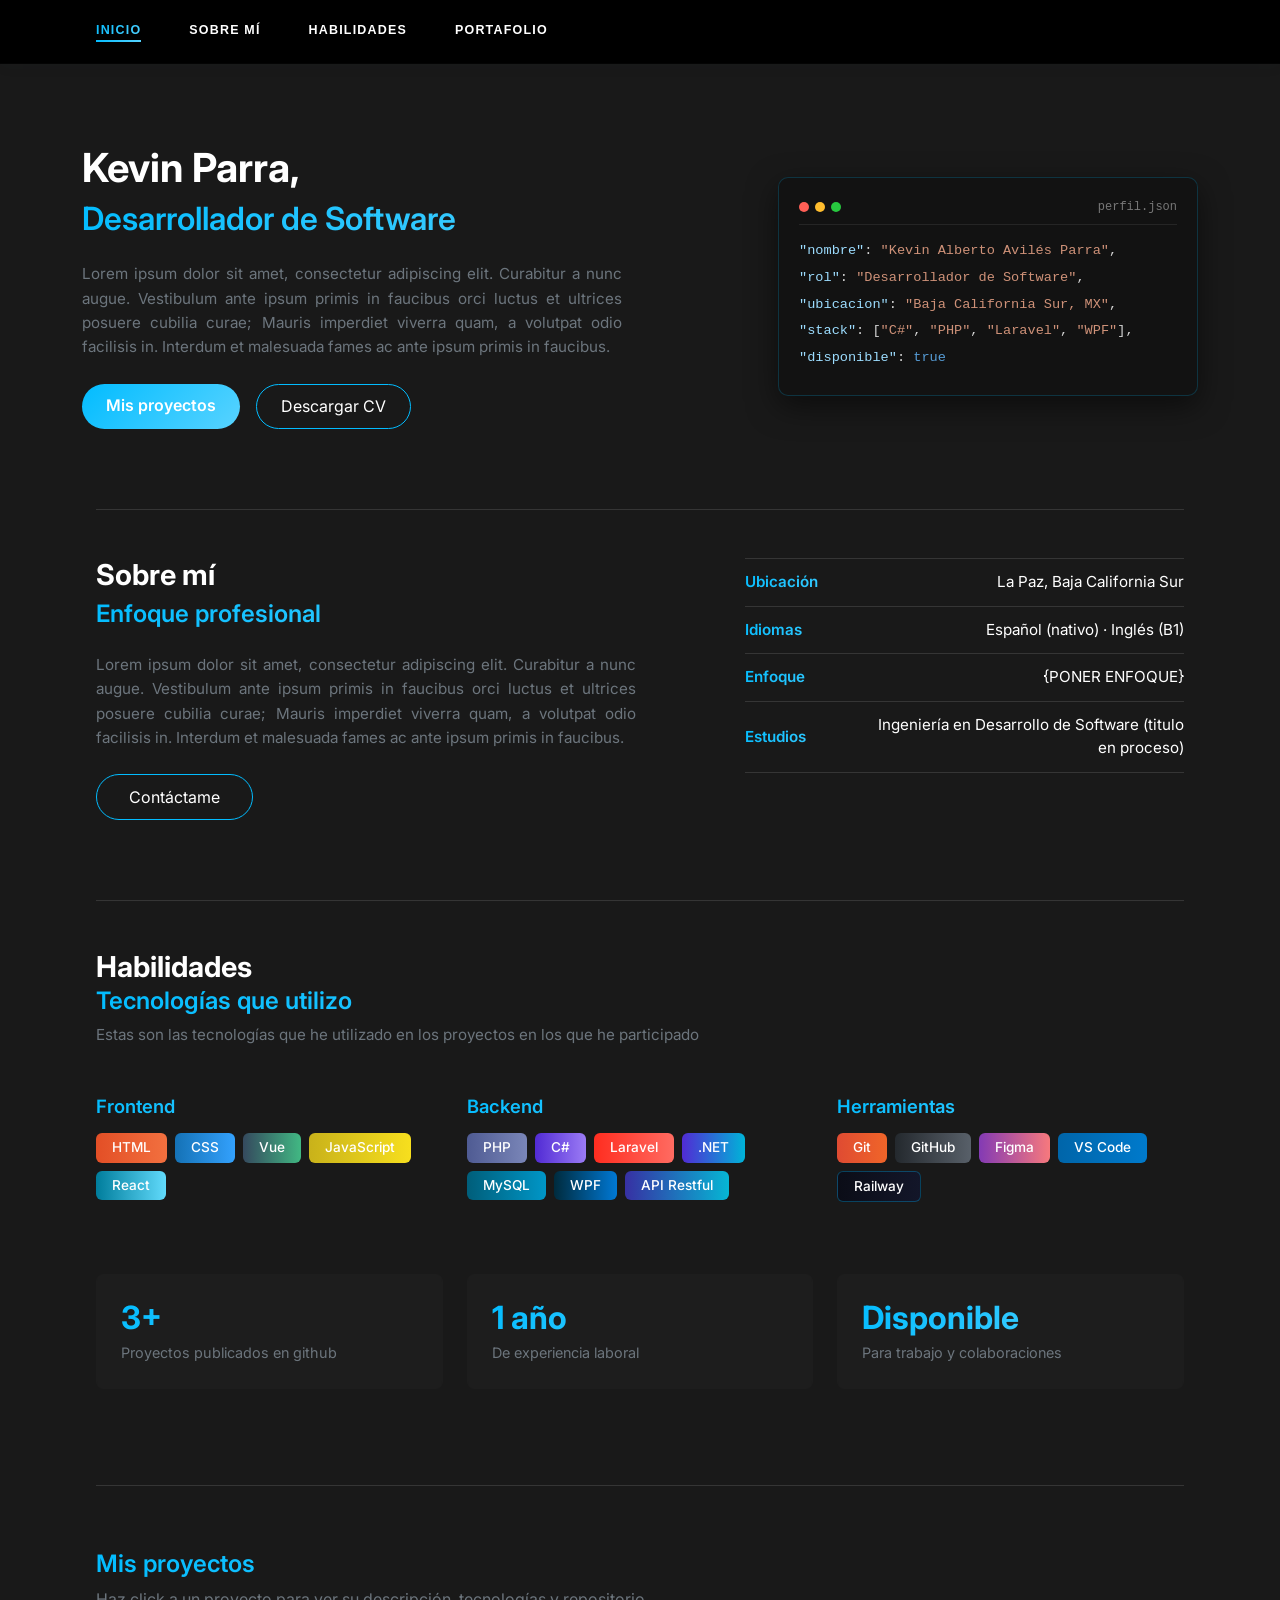
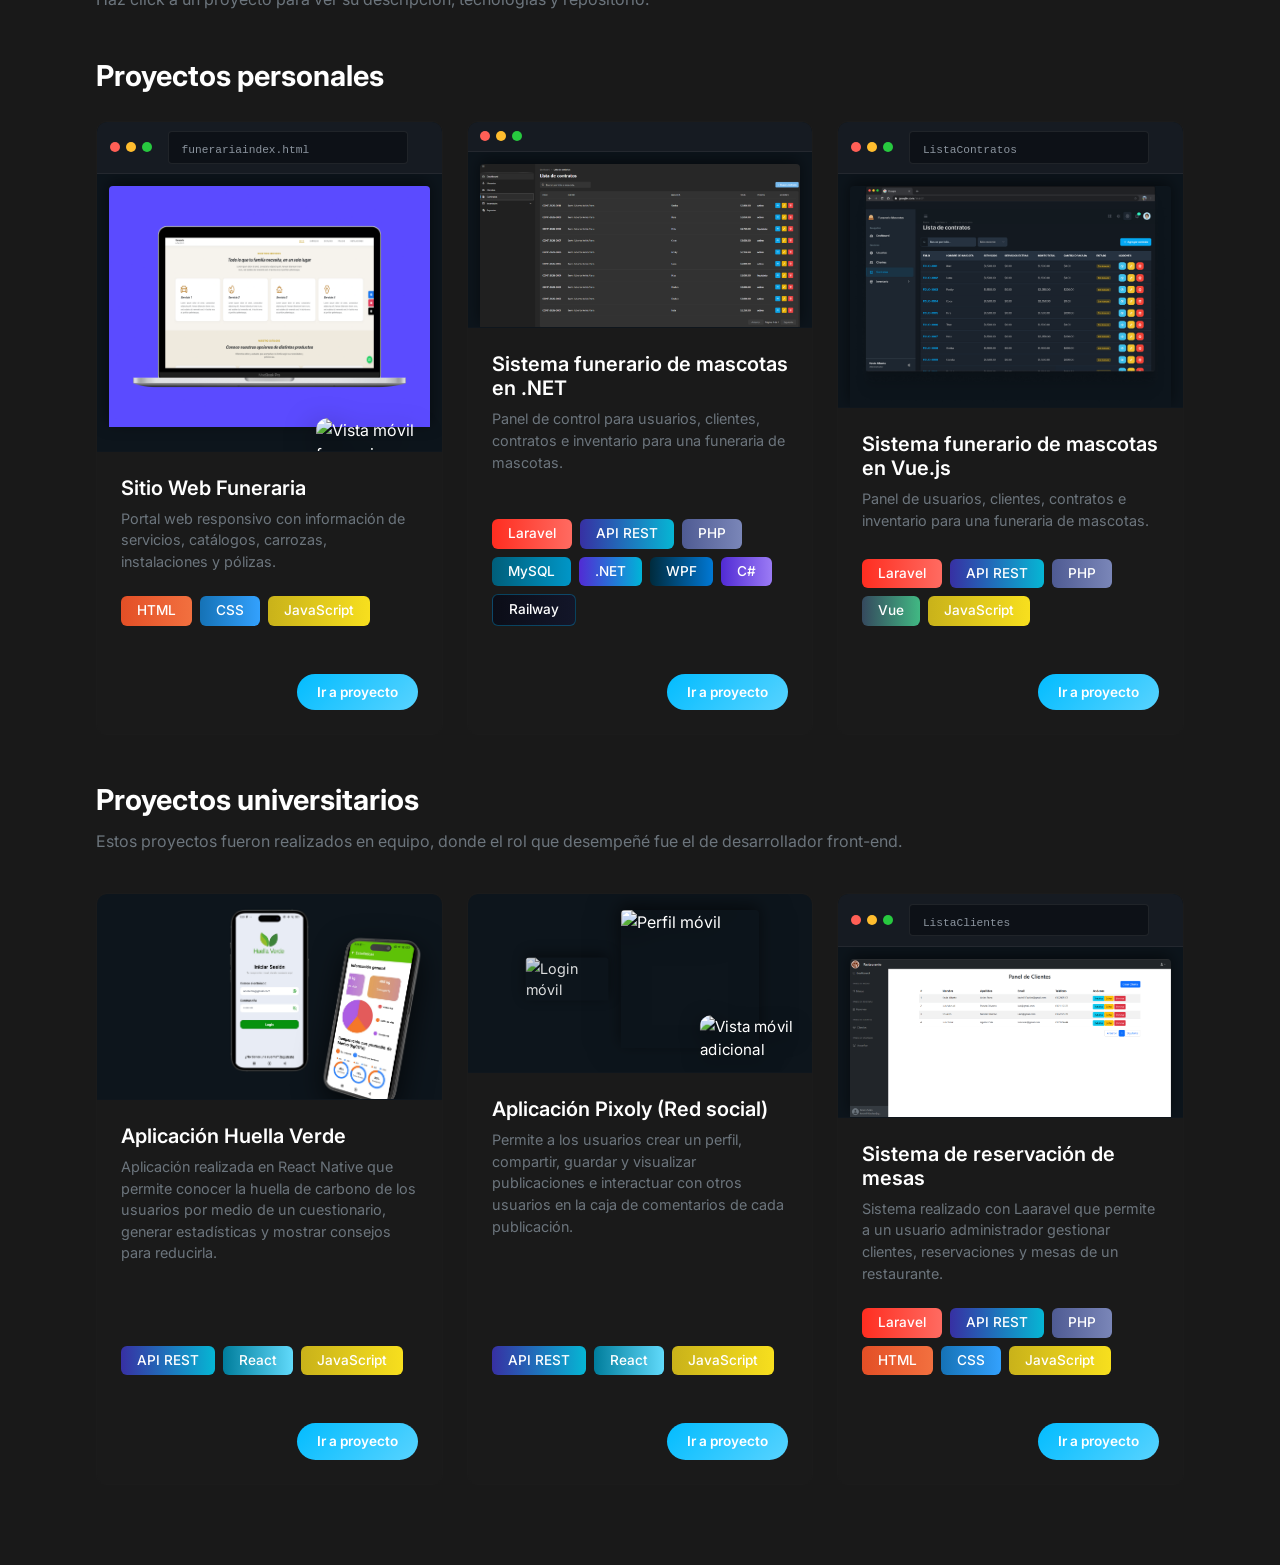
==== index.html @ e3a6612e "Redirección de index (inicio) a vista del proyecto" ====
<!DOCTYPE html>
<html lang="en">

<head>
    <meta charset="UTF-8">
    <meta name="viewport" content="width=device-width, initial-scale=1.0">
    <title>Kevin Parra Portafolio</title>
    <link href="https://cdn.jsdelivr.net/npm/bootstrap@5.3.8/dist/css/bootstrap.min.css" rel="stylesheet"
        integrity="sha384-sRIl4kxILFvY47J16cr9ZwB07vP4J8+LH7qKQnuqkuIAvNWLzeN8tE5YBujZqJLB" crossorigin="anonymous">
    <link rel="stylesheet" href="/styles/style.css">
</head>

<body>
    <!-- TOPBAR -->
    <nav class="topbar-container">
        <div class="topbar">
            <!-- OPCIONES PARA COMPUTADORA -->
            <div class="topbar-options d-none d-lg-flex align-items-center gap-5">
                <a href="#" class="topbar-item active">INICIO</a>
                <a href="#" class="topbar-item">SOBRE MÍ</a>
                <a href="#" class="topbar-item">HABILIDADES</a>
                <a href="#" class="topbar-item">PORTAFOLIO</a>
            </div>

            <!-- TÍTULO DE LA SECCIÓN ACTIVA EN MÓVIL (Izquierda) -->
            <div class="d-flex d-lg-none align-items-center">
                <span class="topbar-mobile-title active">INICIO</span>
            </div>

            <!-- SECCIÓN PARA MÓVIL / TABLET (Derecha: Botón Hamburguesa) -->
            <div class="d-flex d-lg-none align-items-center gap-3">
                <button class="btn text-black p-1 border-0" type="button" data-bs-toggle="collapse"
                    data-bs-target="#mobileMenu" aria-controls="mobileMenu" aria-expanded="false"
                    aria-label="Toggle navigation">
                    <svg xmlns="http://www.w3.org/2000/svg" width="28" height="28" fill="white" class="bi bi-list"
                        viewBox="0 0 16 16">
                        <path fill-rule="evenodd"
                            d="M2.5 12a.5.5 0 0 1 .5-.5h10a.5.5 0 0 1 0 1H3a.5.5 0 0 1-.5-.5m0-4a.5.5 0 0 1 .5-.5h10a.5.5 0 0 1 0 1H3a.5.5 0 0 1-.5-.5m0-4a.5.5 0 0 1 .5-.5h10a.5.5 0 0 1 0 1H3a.5.5 0 0 1-.5-.5" />
                    </svg>
                </button>
            </div>
        </div>

        <!-- MENÚ DESPLEGABLE PARA MÓVIL -->
        <div class="collapse d-lg-none" id="mobileMenu"
            style="background-color: #000000; border-bottom: 2px solid #000000 !important;">
            <div class="d-flex flex-column gap-3 py-3" style="padding-left: 1.25rem;">
                <a href="#" class="topbar-menu-item active text-white py-1">Inicio</a>
                <a href="#" class="topbar-menu-item text-white py-1">Sobre Mí</a>
                <a href="#" class="topbar-menu-item text-white py-1">Habilidades</a>
                <a href="#" class="topbar-menu-item text-white py-1">Portafolio</a>
            </div>
        </div>
    </nav>

    <!-- SECCIÓN HERO / INICIO -->
    <section class="hero-section container">
        <div class="row align-items-center gy-5">
            <!-- Columna de Texto -->
            <div class="col-lg-7">
                <div class="hero-title-box">
                    <h1 class="hero-name">Kevin Parra,</h1>
                    <h2 class="hero-role">Desarrollador de Software</h2>
                </div>
                <p class="hero-description text-secondary my-4">
                    Lorem ipsum dolor sit amet, consectetur adipiscing elit. Curabitur a nunc augue. Vestibulum ante
                    ipsum primis in faucibus orci luctus et ultrices posuere cubilia curae; Mauris imperdiet viverra
                    quam, a volutpat odio facilisis in. Interdum et malesuada fames ac ante ipsum primis in faucibus.
                </p>
                <div class="d-flex flex-wrap gap-3">
                    <a href="#" class="btn hero-btn-primary">Mis proyectos</a>
                    <a href="#" class="btn hero-btn-secondary">Descargar CV</a>
                </div>
            </div>

            <!-- Columna de la Tarjeta de Código (Sustituto de la imagen) -->
            <div class="col-lg-5 d-flex justify-content-center justify-content-lg-end">
                <div class="hero-code-card">
                    <div class="code-header">
                        <span class="dot red"></span>
                        <span class="dot yellow"></span>
                        <span class="dot green"></span>
                        <span class="code-title">perfil.json</span>
                    </div>
                    <div class="code-body">
                        <p><span class="key">"nombre"</span>: <span class="string">"Kevin Alberto Avilés Parra"</span>,
                        </p>
                        <p><span class="key">"rol"</span>: <span class="string">"Desarrollador de Software"</span>,</p>
                        <p><span class="key">"ubicacion"</span>: <span class="string">"Baja California Sur, MX"</span>,
                        </p>
                        <p><span class="key">"stack"</span>: [<span class="string">"C#"</span>, <span
                                class="string">"PHP"</span>, <span class="string">"Laravel"</span>, <span
                                class="string">"WPF"</span>],</p>
                        <p><span class="key">"disponible"</span>: <span class="boolean">true</span></p>
                    </div>
                </div>
            </div>
        </div>
    </section>
    <!-- SECCIÓN SOBRE MÍ -->
    <section class="about-section">
        <!-- Línea divisora superior -->
        <hr class="about-divider">

        <div class="about-content">
            <div class="row gy-5">
                <!-- Columna Izquierda: Títulos, descripción y botón -->
                <div class="col-lg-7">
                    <h2 class="about-section-title">Sobre mí</h2>
                    <h3 class="about-subtitle">Enfoque profesional</h3>
                    <p class="about-description text-secondary my-4">
                        Lorem ipsum dolor sit amet, consectetur adipiscing elit. Curabitur a nunc augue. Vestibulum ante
                        ipsum primis in faucibus orci luctus et ultrices posuere cubilia curae; Mauris imperdiet viverra
                        quam, a volutpat odio facilisis in. Interdum et malesuada fames ac ante ipsum primis in
                        faucibus.
                    </p>
                    <div>
                        <a href="#" class="btn about-btn-primary">Contáctame</a>
                    </div>
                </div>

                <!-- Columna Derecha: Tabla de detalles -->
                <div class="col-lg-5">
                    <div class="about-details-table">
                        <hr class="about-table-divider">
                        <div class="about-row">
                            <span class="about-label">Ubicación</span>
                            <span class="about-value">La Paz, Baja California Sur</span>
                        </div>
                        <div class="about-row">
                            <span class="about-label">Idiomas</span>
                            <span class="about-value">Español (nativo) · Inglés (B1)</span>
                        </div>
                        <div class="about-row">
                            <span class="about-label">Enfoque</span>
                            <span class="about-value">{PONER ENFOQUE}</span>
                        </div>
                        <div class="about-row">
                            <span class="about-label">Estudios</span>
                            <span class="about-value">Ingeniería en Desarrollo de Software (titulo en proceso)</span>
                        </div>
                    </div>
                </div>
            </div>
        </div>
    </section>

    <!-- SECCIÓN HABILIDADES -->
    <section class="skills-section">
        <!-- Línea divisora superior -->
        <hr class="about-divider">
        <hr class="skills-divider">
        <div class="skills-content">
            <!-- Título Principal -->
            <div class="mb-5">
                <h2 class="skills-section-title">Habilidades</h2>
                <h3 class="skills-subtitle">Tecnologías que utilizo</h3>
                <p class="skills-description text-secondary mt-2">
                    Estas son las tecnologías que he utilizado en los proyectos en los que he participado
                </p>
            </div>

            <!-- Categorías de Tecnologías -->
            <div class="row g-4 mb-5">
                <!-- Frontend -->
                <div class="col-lg-4 col-md-6">
                    <h4 class="skills-category-title">Frontend</h4>
                    <div class="d-flex flex-wrap gap-2 mt-3">
                        <span class="badge skill-badge html">HTML</span>
                        <span class="badge skill-badge css">CSS</span>
                        <span class="badge skill-badge vue">Vue</span>
                        <span class="badge skill-badge js">JavaScript</span>
                        <span class="badge skill-badge react">React</span>
                    </div>
                </div>

                <!-- Backend -->
                <div class="col-lg-4 col-md-6">
                    <h4 class="skills-category-title">Backend</h4>
                    <div class="d-flex flex-wrap gap-2 mt-3">
                        <span class="badge skill-badge php">PHP</span>
                        <span class="badge skill-badge csharp">C#</span>
                        <span class="badge skill-badge laravel">Laravel</span>
                        <span class="badge skill-badge dotnet">.NET</span>
                        <span class="badge skill-badge mysql">MySQL</span>
                        <span class="badge skill-badge wpf">WPF</span>
                        <span class="badge skill-badge api">API Restful</span>
                    </div>
                </div>

                <!-- Herramientas -->
                <div class="col-lg-4 col-md-12">
                    <h4 class="skills-category-title">Herramientas</h4>
                    <div class="d-flex flex-wrap gap-2 mt-3">
                        <span class="badge skill-badge git">Git</span>
                        <span class="badge skill-badge github">GitHub</span>
                        <span class="badge skill-badge figma">Figma</span>
                        <span class="badge skill-badge vscode">VS Code</span>
                        <span class="badge skill-badge railway">Railway</span>
                    </div>
                </div>
            </div>

            <!-- Tarjetas de Estadísticas / Destacados -->
            <div class="row g-4 pt-4">
                <div class="col-lg-4 col-md-6">
                    <div class="skill-stat-card">
                        <h3 class="stat-number">3+</h3>
                        <p class="stat-label text-secondary mb-0">Proyectos publicados en github</p>
                    </div>
                </div>
                <div class="col-lg-4 col-md-6">
                    <div class="skill-stat-card">
                        <h3 class="stat-number">1 año</h3>
                        <p class="stat-label text-secondary mb-0">De experiencia laboral</p>
                    </div>
                </div>
                <div class="col-lg-4 col-md-12">
                    <div class="skill-stat-card">
                        <h3 class="stat-number">Disponible</h3>
                        <p class="stat-label text-secondary mb-0">Para trabajo y colaboraciones</p>
                    </div>
                </div>
            </div>
        </div>
    </section>
    <!-- SECCIÓN MIS PROYECTOS -->
    <section class="projects-section">
        <hr class="projects-divider">

        <div class="projects-content">
            <!-- Título de la sección -->
            <div class="mb-5">
                <h2 class="about-subtitle">Mis proyectos</h2>
                <p class="projects-description text-secondary mt-2">
                    Haz click a un proyecto para ver su descripción, tecnologías y repositorio.
                </p>
            </div>

            <!-- Grid de Proyectos -->
            <div class="row g-4">
                <h4 class="projects-section-title">Proyectos personales</h4>

                <!-- Proyecto 1 (Vista Web + Móvil) -->
                <div class="col-lg-4 col-md-6">
                    <div class="project-card">
                        <!-- Contenedor del Mockup Combinado (Escritorio + Móvil) -->
                        <div class="browser-mockup position-relative">
                            <div class="browser-header">
                                <div class="browser-dots">
                                    <span class="dot red"></span>
                                    <span class="dot yellow"></span>
                                    <span class="dot green"></span>
                                </div>
                                <div class="browser-address-bar">
                                    <span class="browser-url">funerariaindex.html</span>
                                </div>
                            </div>
                            <div class="browser-body position-relative pb-4">
                                <!-- Imagen principal de la página web (escritorio) -->
                                <img src="/assets/img/device-shot.png" alt="Página web funeraria escritorio"
                                    class="project-img">

                                <!-- Imagen del celular flotando superpuesta -->
                                <div class="project-phone-overlay">
                                    <img src="/assets/img/mockup1-pag-web-funeraria.PNG" alt="Vista móvil funeraria"
                                        class="phone-img">
                                </div>
                            </div>
                        </div>

                        <div class="project-body">
                            <h3 class="project-title">Sitio Web Funeraria</h3>
                            <p class="project-text text-secondary">
                                Portal web responsivo con información de servicios, catálogos, carrozas, instalaciones y
                                pólizas.
                            </p>
                            <div class="d-flex flex-wrap gap-2 mb-5">
                                <span class="badge skill-badge html">HTML</span>
                                <span class="badge skill-badge css">CSS</span>
                                <span class="badge skill-badge js">JavaScript</span>
                            </div>
                            <div class="d-flex justify-content-end mt-auto">
                                <a href="/proyecto.html?p=sitio-web" class="btn project-btn">Ir a proyecto</a>
                            </div>
                        </div>
                    </div>
                </div>

                <!-- Proyecto 2: Funeraria Mascotas (Con Mockup de Navegador) -->
                <div class="col-lg-4 col-md-6">
                    <div class="project-card">
                        <div class="browser-mockup">
                            <div class="browser-header">
                                <div class="browser-dots">
                                    <span class="dot red"></span>
                                    <span class="dot yellow"></span>
                                    <span class="dot green"></span>
                                </div>
                            </div>
                            <div class="browser-body">
                                <!-- Direcciona aquí tu imagen de la lista de contratos -->
                                <img src="/assets/img/panel_funeraria.png" alt="Funeraria Mascotas Lista de Contratos"
                                    class="project-img">
                            </div>
                        </div>

                        <div class="project-body">
                            <h3 class="project-title">Sistema funerario de mascotas en .NET</h3>
                            <p class="project-text text-secondary">
                                Panel de control para usuarios, clientes, contratos e inventario para una funeraria de
                                mascotas.
                            </p>
                            <div class="d-flex flex-wrap gap-2 mb-5">
                                <span class="badge skill-badge laravel">Laravel</span>
                                <span class="badge skill-badge api">API REST</span>
                                <span class="badge skill-badge php">PHP</span>
                                <span class="badge skill-badge mysql">MySQL</span>
                                <span class="badge skill-badge dotnet">.NET</span>

                                <span class="badge skill-badge wpf">WPF</span>
                                <span class="badge skill-badge csharp">C#</span>
                                <span class="badge skill-badge railway">Railway</span>
                            </div>
                            <div class="d-flex justify-content-end mt-auto">
                                <a href="/proyecto.html?p=sistema-net" class="btn project-btn">Ir a proyecto</a>
                            </div>
                        </div>
                    </div>
                </div>


                <!-- Proyecto 3 -->
                <div class="col-lg-4 col-md-6">
                    <div class="project-card">
                        <div class="browser-mockup">
                            <div class="browser-header">
                                <div class="browser-dots">
                                    <span class="dot red"></span>
                                    <span class="dot yellow"></span>
                                    <span class="dot green"></span>
                                </div>
                                <div class="browser-address-bar">
                                    <span class="browser-url">ListaContratos</span>
                                </div>
                            </div>
                            <div class="browser-body">
                                <!-- Direcciona aquí tu imagen de la lista de contratos -->
                                <img src="/assets/img/mockup-sistema-web.png"
                                    alt="Funeraria Mascotas Lista de Contratos" class="project-img">
                            </div>
                        </div>

                        <div class="project-body">
                            <h3 class="project-title">Sistema funerario de mascotas en Vue.js</h3>
                            <p class="project-text text-secondary">
                                Panel de usuarios, clientes, contratos e inventario para una funeraria de mascotas.
                            </p>
                            <div class="d-flex flex-wrap gap-2 mb-5">
                                <span class="badge skill-badge laravel">Laravel</span>
                                <span class="badge skill-badge api">API REST</span>
                                <span class="badge skill-badge php">PHP</span>
                                <span class="badge skill-badge vue">Vue</span>

                                <span class="badge skill-badge js">JavaScript</span> </div>
                            <div class="d-flex justify-content-end mt-auto">
                                <a href="/proyecto.html?p=sistema-vue" class="btn project-btn">Ir a proyecto</a>
                            </div>
                        </div>
                    </div>
                </div>
            </div>
            <div class="row g-4 mt-4">
                <h4 class="projects-section-title">Proyectos universitarios</h4>
                <p class="projects-description text-secondary mt-2">
                    Estos proyectos fueron realizados en equipo, donde el rol que desempeñé fue el de desarrollador
                    front-end.
                </p>
                <!-- Proyecto 4: Huella verde -->
                <div class="col-lg-4 col-md-6">
                    <div class="project-card">
                        <!-- Contenedor del Mockup Combinado (Escritorio + Móvil) -->
                        <div class="browser-mockup position-relative">

                            <div class="browser-body position-relative pb-4">
                                <!-- Imagen principal de la página web (escritorio) -->
                                <img src="/assets/img/login-portrait.png" alt="Página web funeraria escritorio"
                                    class="project-img project-img--portrait">

                                <!-- Imagen del celular flotando superpuesta -->
                                <div class="project-phone-overlay">
                                    <img src="/assets/img/estadísticas-left.png" alt="Vista móvil funeraria"
                                        class="phone-img">
                                </div>
                            </div>
                        </div>

                        <div class="project-body">
                            <h3 class="project-title">Aplicación Huella Verde</h3>
                            <p class="project-text text-secondary">
                                Aplicación realizada en React Native que permite conocer la huella de carbono de los
                                usuarios por medio de un cuestionario, generar estadísticas y mostrar consejos para
                                reducirla.
                            </p>
                            <div class="d-flex flex-wrap gap-2 mb-5">
                                <span class="badge skill-badge api">API REST</span>
                                <span class="badge skill-badge react">React</span>
                                <span class="badge skill-badge js">JavaScript</span>
                            </div>
                            <div class="d-flex justify-content-end mt-auto">
                                <a href="/proyecto.html?p=huella-verde" class="btn project-btn">Ir a proyecto</a>
                            </div>
                        </div>
                    </div>
                </div>

                <div class="col-lg-4 col-md-6">
                    <div class="project-card">
                        <!-- Contenedor del Mockup Combinado (Escritorio + Móvil) -->
                        <div class="browser-mockup position-relative">

                            <div class="browser-body position-relative pb-4 app-mockup-container">
                                <!-- Imagen de la izquierda (Login) -->
                                <img src="/assets/img/login2-portrait.png" alt="Login móvil"
                                    class="project-img app-img-left">

                                <!-- Imagen central principal (Perfil / Feed) -->
                                <img src="/assets/img/perfil-portrait.png" alt="Perfil móvil"
                                    class="project-img app-img-main">

                                <!-- Imagen de la derecha (Superpuesta / Ajustes) -->
                                <div class="project-phone-overlay app-img-right-overlay">
                                    <img src="/assets/img/post-left.png" alt="Vista móvil adicional" class="phone-img">
                                </div>
                            </div>
                        </div>

                        <div class="project-body">
                            <h3 class="project-title">Aplicación Pixoly (Red social)</h3>
                            <p class="project-text text-secondary">
                                Permite a los usuarios crear un perfil, compartir, guardar y visualizar publicaciones e
                                interactuar con otros usuarios en la caja de comentarios de cada publicación.

                            </p>
                            <div class="d-flex flex-wrap gap-2 mb-5">
                                <span class="badge skill-badge api">API REST</span>
                                <span class="badge skill-badge react">React</span>
                                <span class="badge skill-badge js">JavaScript</span>
                            </div>
                            <div class="d-flex justify-content-end mt-auto">
                                <a href="/proyecto.html?p=pixoly" class="btn project-btn">Ir a proyecto</a>
                            </div>
                        </div>
                    </div>
                </div>
                <div class="col-lg-4 col-md-6">
                    <div class="project-card">
                        <div class="browser-mockup">
                            <div class="browser-header">
                                <div class="browser-dots">
                                    <span class="dot red"></span>
                                    <span class="dot yellow"></span>
                                    <span class="dot green"></span>
                                </div>
                                <div class="browser-address-bar">
                                    <span class="browser-url">ListaClientes</span>
                                </div>
                            </div>
                            <div class="browser-body">
                                <!-- Direcciona aquí tu imagen de la lista de contratos -->
                                <img src="/assets/img/restaurante-mockup.png"
                                    alt="Restaurante Lista de Clientes" class="project-img">
                            </div>
                        </div>

                        <div class="project-body">
                            <h3 class="project-title">Sistema de reservación de mesas</h3>
                            <p class="project-text text-secondary">
                                Sistema realizado con Laaravel que permite a un usuario administrador gestionar clientes, reservaciones y mesas de un restaurante.
                            </p>
                            <div class="d-flex flex-wrap gap-2 mb-5">
                                <span class="badge skill-badge laravel">Laravel</span>
                                <span class="badge skill-badge api">API REST</span>
                                <span class="badge skill-badge php">PHP</span>
                                <span class="badge skill-badge html">HTML</span>

                                <span class="badge skill-badge css">CSS</span>

                                <span class="badge skill-badge js">JavaScript</span> </div>
                            <div class="d-flex justify-content-end mt-auto">
                                <a href="/proyecto.html?p=reservas-mesas" class="btn project-btn">Ir a proyecto</a>
                            </div>
                        </div>
                    </div>
                </div>
            </div>
        </div>
    </section>
    <script src="https://cdn.jsdelivr.net/npm/bootstrap@5.3.8/dist/js/bootstrap.bundle.min.js"
        integrity="sha384-FKyoEForCGlyvwx9Hj09JcYn3nv7wiPVlz7YYwJrWVcXK/BmnVDxM+D2scQbITxI" crossorigin="anonymous">
    </script>
</body>

</html>
---- styles/style.css ----
@import url('https://fonts.googleapis.com/css2?family=Inter:wght@300;400;500;600;700&display=swap');
@import url('https://fonts.googleapis.com/css2?family=Montserrat:wght@400;500;600;700&display=swap');

body {
    font-family: 'Inter', sans-serif;
    background-color: #191919;
    color: #ffffff;
}

:root {
    --linea: rgba(38, 37, 35, 0.12);
    --gradiente-cian: linear-gradient(135deg, #02BCFF 0%, #58D3FF 100%);
}

* {
    margin: 0;
    padding: 0;
    box-sizing: border-box;
}

/* ------------------- TOPBAR --------------------- */

.topbar-container {
    position: sticky;
    top: 0;
    z-index: 50;
}

#mobileMenu.collapse.show,
#mobileMenu.collapsing {
    position: absolute;
    top: 100%;
    left: 0;
    width: 100%;
}

.topbar {
    width: 100%;
    min-height: 4rem;
    background: #000000;
    border-bottom: 1px solid var(--linea);
    box-shadow: 0 2px 14px rgba(31, 46, 51, 0.06);
    display: flex;
    align-items: center;
    justify-content: space-between;
    padding-inline: 6rem;
}

@media (max-width: 1057px) {
    .topbar {
        padding-inline: 1.25rem;
    }
}
@media (max-width: 1057px) {
    .topbar {
        padding-inline: 1.25rem;
        /* Reduce el margen en celular para aprovechar todo el ancho */
    }
}

.topbar-options {
    display: flex;
    align-items: center;
    gap: 2.5rem;
}

.topbar-item {
    cursor: pointer;
    font-family: sans-serif;
    letter-spacing: 1.2px;
    font-size: 0.78rem;
    font-weight: 600;
    position: relative;
    padding-bottom: 3px;
    display: inline-block;
    text-decoration: none;
    color: #ffffff;
}

.topbar-item:hover {
    background: var(--gradiente-cian);
    -webkit-background-clip: text;
    -webkit-text-fill-color: transparent;
}

.topbar-item::after {
    content: "";
    position: absolute;
    bottom: 0;
    left: 0;
    width: 0%;
    height: 2px;
    background: var(--gradiente-cian);
    transition: width 0.3s ease-in-out;
}

.topbar-item:hover::after,
.topbar-item.active::after {
    width: 100%;
}

.topbar-item.active {
    background: var(--gradiente-cian);
    -webkit-background-clip: text;
    -webkit-text-fill-color: transparent;
    font-weight: 600;
}

/* TÍTULO ACTIVO EN MÓVIL */
.topbar-mobile-title {
    font-family: 'Montserrat', sans-serif;
    font-size: 1.15rem;
    letter-spacing: 1px;
    font-weight: 600;
    color: #ffffff;
}

.topbar-mobile-title.active {
    background: var(--gradiente-cian);
    -webkit-background-clip: text;
    -webkit-text-fill-color: transparent;
}

.topbar-menu-item {
    cursor: pointer;
    transition: all 0.2s ease-in-out;
    text-decoration: none;
    color: inherit;
}

.topbar-menu-item.active {
    background: var(--gradiente-cian);
    -webkit-background-clip: text;
    -webkit-text-fill-color: transparent;
    font-weight: 600;
}

.topbar-logo img {
    height: 2.5rem;
    display: block;
}

/* ------------------- HERO / INICIO --------------------- */

.hero-section {
    padding-top: 5rem;
    padding-bottom: 5rem;
}

.hero-name {
    font-size: 2.5rem;
    font-weight: 700;
    color: #ffffff;
}

.hero-role {
    font-size: 2rem;
    font-weight: 600;
    background: var(--gradiente-cian);
    -webkit-background-clip: text;
    -webkit-text-fill-color: transparent;
}

.hero-description {
    font-size: 0.95rem;
    line-height: 1.6;
    max-width: 540px;
    text-align: justify;
}

/* Botones principales */
.hero-btn-primary {
    background: var(--gradiente-cian);
    color: #ffffff;
    font-weight: 600;
    border-radius: 50rem;
    padding: 0.6rem 1.5rem;
    border: none;
    transition: opacity 0.3s ease;
}

.hero-btn-primary:hover {
    opacity: 0.85;
    color: #ffffff;
}

.hero-btn-secondary {
    background-color: transparent;
    color: #ffffff;
    border: 1px solid #02BCFF; /* Borde cian fijo como en tu diseño */
    border-radius: 50rem;
    padding: 0.6rem 1.5rem;
    transition: all 0.3s ease;
}

.hero-btn-secondary:hover {
    background-color: rgba(2, 188, 255, 0.1);
    color: #ffffff;
    border-color: #58D3FF;
}

/* Tarjeta de Código (Estilo Terminal) */
.hero-code-card {
    background-color: #121212;
    border: 1px solid rgba(2, 188, 255, 0.2);
    border-radius: 10px;
    padding: 1.25rem;
    font-family: 'Courier New', Courier, monospace;
    font-size: 0.85rem;
    box-shadow: 0 10px 30px rgba(0, 0, 0, 0.5);
    width: 100%;
    max-width: 420px;
}

.code-header {
    display: flex;
    align-items: center;
    gap: 6px;
    margin-bottom: 1rem;
    border-bottom: 1px solid rgba(255, 255, 255, 0.08);
    padding-bottom: 0.5rem;
}

.dot {
    width: 10px;
    height: 10px;
    border-radius: 50%;
}
.dot.red { background-color: #ff5f56; }
.dot.yellow { background-color: #ffbd2e; }
.dot.green { background-color: #27c93f; }

.code-title {
    color: #777;
    font-size: 0.75rem;
    margin-left: auto;
}

.code-body p {
    margin-bottom: 0.4rem;
    color: #d4d4d4;
}

.key { color: #9cdcfe; }
.string { color: #ce9178; }
.boolean { color: #569cd6; }

/* ------------------- SOBRE MÍ --------------------- */

.about-section {
    width: 100%;
    background-color: #191919;
    padding-bottom: 5rem;
}

/* Línea divisora superior alineada a los márgenes del topbar */
.about-divider {
    border: 0;
    height: 1px;
    background-color: var(--linea);
    margin: 0 6rem;
    opacity: 1;
    background-color: rgba(255, 255, 255, 0.12);
}

/* Contenido interior con los mismos márgenes laterales de la topbar */
.about-content {
    padding-inline: 6rem;
    padding-top: 3rem;
}

@media (max-width: 1057px) {
    .about-divider {
        margin: 1.25rem;
    }
    .about-content {
        padding-inline: 1.25rem;
    }
}

.about-section-title {
    font-size: 1.8rem;
    font-weight: 700;
    color: #ffffff;
    margin-bottom: 0.5rem;
}

.about-subtitle {
    font-size: 1.5rem;
    font-weight: 600;
    background: var(--gradiente-cian);
    -webkit-background-clip: text;
    -webkit-text-fill-color: transparent;
}

.about-description {
    font-size: 0.95rem;
    line-height: 1.6;
    max-width: 540px;
    text-align: justify;
}

/* Botón de la sección */
.about-btn-primary {
    background-color: transparent;
    color: #ffffff;
    border: 1px solid #02BCFF;
    border-radius: 50rem;
    padding: 0.6rem 2rem;
    transition: all 0.3s ease;
}

.about-btn-primary:hover {
    background-color: rgba(2, 188, 255, 0.1);
    color: #ffffff;
    border-color: #58D3FF;
}

/* Tabla de datos de la derecha */
.about-details-table {
    display: flex;
    flex-direction: column;
}

.about-row {
    display: flex;
    justify-content: space-between;
    align-items: center;
    padding: 0.75rem 0; 
    border-bottom: 1px solid rgba(255, 255, 255, 0.12);
}

.about-label {
    background: var(--gradiente-cian);
    -webkit-background-clip: text;
    -webkit-text-fill-color: transparent;
    font-weight: 600;
    font-size: 0.95rem;
    width: 30%;
}
/* Línea divisora superior de la tabla */
.about-table-divider {
    border: 0;
    height: 1px;
    opacity: 1;
    background-color: rgba(255, 255, 255, 0.12);
    margin: 0;
}


.about-value {
    color: #ffffff;
    font-size: 0.95rem;
    width: 70%;
    text-align: right;
}

@media (max-width: 991px) {
    .about-row {
        flex-direction: column;
        align-items: flex-start;
        gap: 0.3rem;
    }
    .about-label, .about-value {
        width: 100%;
        text-align: left;
    }
}

/* ------------------- HABILIDADES --------------------- */

.skills-section {
    width: 100%;
    background-color: #191919;
    padding-bottom: 5rem;
}

/* Línea divisora superior alineada al topbar */
.skills-divider {
    border: 0;
    height: 1px;
    background-color: var(--linea);
    margin: 0 6rem;
    opacity: 1;
}

/* Contenido interior con los mismos márgenes laterales */
.skills-content {
    padding-inline: 6rem;
    padding-top: 3rem;
}

@media (max-width: 1057px) {
    .skills-divider {
        margin:  1.25rem;
    }
    .skills-content {
        padding-inline: 1.25rem;
    }
}

.skills-section-title {
    font-size: 1.8rem;
    font-weight: 700;
    color: #ffffff;
    margin-bottom: 0.2rem;
}

.skills-subtitle {
    font-size: 1.5rem;
    font-weight: 600;
    background: var(--gradiente-cian);
    -webkit-background-clip: text;
    -webkit-text-fill-color: transparent;
}

.skills-description {
    font-size: 0.95rem;
}

.skills-category-title {
    font-size: 1.15rem;
    font-weight: 600;
    background: var(--gradiente-cian);
    -webkit-background-clip: text;
    -webkit-text-fill-color: transparent;
}

/* Badges de Tecnologías con texto blanco y gradientes personalizados */
.skill-badge {
    padding: 0.5rem 1rem;
    font-size: 0.85rem;
    font-weight: 500;
    border-radius: 6px;
    color: #ffffff !important;
    border: none;
}

/* Frontend */
.skill-badge.html { background: linear-gradient(to right, #E34F26, #F2703F); }
.skill-badge.css { background: linear-gradient(to right, #1572B6, #33A1FD); }
.skill-badge.vue { background: linear-gradient(to right, #35495E, #41B883); }
.skill-badge.js { background: linear-gradient(to right, #C9B21A, #F7DF1E); }
.skill-badge.react { background: linear-gradient(to right, #007D9C, #61DAFB); }

/* Backend */
.skill-badge.php { background: linear-gradient(to right, #4F5B93, #7A86B8); }
.skill-badge.csharp { background: linear-gradient(to right, #512BD4, #9B7BF5); }
.skill-badge.laravel { background: linear-gradient(to right, #FF2D20, #FF6B61); }
.skill-badge.dotnet { background: linear-gradient(to right, #512BD4, #00B4D8); }
.skill-badge.mysql { background: linear-gradient(to right, #005E7A, #0096C7); }
.skill-badge.wpf { background: linear-gradient(to right, #002B3D, #0078D4); }
.skill-badge.api { background: linear-gradient(to right, #3730A3, #06B6D4); }

/* Herramientas */
.skill-badge.git { background: linear-gradient(to right, #DF4B32, #F06529); }
.skill-badge.github { background: linear-gradient(to right, #24292E, #586069); }
.skill-badge.figma { background: linear-gradient(to right, #833AB4, #F7797D); }
.skill-badge.vscode { background: linear-gradient(to right, #0065A9, #007ACC); }

/* Tarjetas inferiores de estadísticas */
.skill-stat-card {
    background-color: rgba(255, 255, 255, 0.02);
    border: 1px solid var(--linea);
    border-radius: 8px;
    padding: 1.5rem;
    height: 100%;
}

.stat-number {
    font-size: 2rem;
    font-weight: 700;
    background: var(--gradiente-cian);
    -webkit-background-clip: text;
    -webkit-text-fill-color: transparent;
    margin-bottom: 0.3rem;
}

.stat-label {
    font-size: 0.9rem;
}

/* ------------------- MIS PROYECTOS --------------------- */

.projects-section {
    width: 100%;
    background-color: #191919;
    padding-bottom: 5rem;
}

/* Línea divisora superior alineada al topbar */
.projects-divider {
    border: 0;
    height: 1px;
    background-color: rgba(255, 255, 255, 0.12);
    margin-inline: 6rem;
    opacity: 1;
}

/* Contenido interior con los mismos márgenes laterales */
.projects-content {
    padding-inline: 6rem;
    padding-top: 3rem;
}

@media (max-width: 1120px) {
    .projects-divider {
        margin-inline: 1.25rem;
    }
    .projects-content {
        padding-inline: 1.25rem;
    }
}

.projects-section-title {
    font-size: 1.8rem;
    font-weight: 700;
    color: #ffffff;
    margin-bottom: 0.2rem;
}

/* Estilo de la tarjeta de proyecto */
.project-card {
    background-color: #1a1a1a;
    border: 1px solid var(--linea);
    border-radius: 10px;
    overflow: hidden;
    height: 100%;
    display: flex;
    flex-direction: column;
    transition: transform 0.3s ease, border-color 0.3s ease;
}

.project-card:hover {
    border-color: rgba(2, 188, 255, 0.4);
    transform: translateY(-4px);
}

/* --- MOCKUP DE NAVEGADOR OSCURO --- */
.browser-mockup {
    background-color: #0d151c; /* Fondo negro azulado solicitado */
    border-top-left-radius: 10px;
    border-top-right-radius: 10px;
    overflow: hidden;
    border-bottom: 1px solid var(--linea);
}


.browser-header {
    background-color: #161b22;
    padding: 0.6rem 0.8rem;
    display: flex;
    align-items: center;
    gap: 1rem;
    border-bottom: 1px solid rgba(255, 255, 255, 0.06);
}

.browser-dots {
    display: flex;
    gap: 6px;
}

.browser-dots .dot {
    width: 10px;
    height: 10px;
    border-radius: 50%;
}
.browser-dots .dot.red { background-color: #ff5f56; }
.browser-dots .dot.yellow { background-color: #ffbd2e; }
.browser-dots .dot.green { background-color: #27c93f; }

.browser-address-bar {
    background-color: #0d1117;
    border: 1px solid rgba(255, 255, 255, 0.08);
    border-radius: 4px;
    padding: 0.2rem 0.8rem;
    flex-grow: 1;
    max-width: 240px;
}

.browser-url {
    font-size: 0.7rem;
    color: #8b949e;
    font-family: 'Courier New', Courier, monospace;
}

.browser-body {
    padding: 0.75rem 0.75rem 0 0.75rem;
    display: flex;
    justify-content: center;
    overflow: hidden;
}

.project-img {
    width: 100%;
    height: auto;
    border-top-left-radius: 4px;
    border-top-right-radius: 4px;
    box-shadow: 0 -4px 15px rgba(0, 0, 0, 0.5);
    display: block;
}

/* Placeholder para cartas secundarias */
.project-img-placeholder {
    width: 100%;
    height: 180px;
    background-color: #d1d5db;
    border-top-left-radius: 6px;
    border-top-right-radius: 6px;
}

.project-body {
    padding: 1.5rem;
    display: flex;
    flex-direction: column;
    flex-grow: 1;
}

.project-title {
    font-size: 1.25rem;
    font-weight: 600;
    color: #ffffff;
    margin-bottom: 0.5rem;
}

.project-text {
    font-size: 0.9rem;
    line-height: 1.5;
    margin-bottom: 1.5rem;
    flex-grow: 1;
}

.project-btn {
    background: var(--gradiente-cian);
    color: #ffffff;
    font-weight: 600;
    font-size: 0.85rem;
    border-radius: 50rem;
    padding: 0.5rem 1.25rem;
    border: none;
    transition: opacity 0.3s ease;
    text-decoration: none;
}
.project-btn:hover {
    opacity: 0.85;
    color: #ffffff;
}

.skill-badge.railway { 
    background: linear-gradient(to right, #0b0d17, #131629); 
    border: 1px solid rgba(2, 188, 255, 0.3); 
}

.project-phone-overlay {
    position: absolute;
    bottom: -15px;
    right: 15px;
    width: 32%; /* Ajusta el tamaño del celular con respecto a la tarjeta */
    z-index: 10;
    filter: drop-shadow(0 10px 15px rgba(0, 0, 0, 0.7));
}

.phone-img {
    width: 100%;
    height: auto;
    display: block;
    border-radius: 12px;
}

.project-img--portrait {
    width: 100%;
    aspect-ratio: 19 / 10; 
    object-fit: contain;  
    object-position: center bottom;
    box-shadow: none;
    border-radius: 0;
}

/* Contenedor flexible para alinear las tres pantallas de la app */
.app-mockup-container {
    display: flex;
    justify-content: center;
    align-items: center;
    gap: 8px;
    padding: 1rem 0.5rem;
    overflow: hidden;
    position: relative;
}


/* PROYECTO 5 */

/* Pantalla izquierda */
.app-img-left {
    width: 28%;
    height: auto;
    object-fit: contain;
    transform: scale(0.9);
    opacity: 0.85;
    z-index: 1;
}

/* Pantalla central (ahora detrás de la derecha) */
.app-img-main {
    width: 42%;
    height: auto;
        aspect-ratio: 10 / 10; 

    object-fit: contain;
    z-index: 1; /* Bajamos la prioridad para que pase al fondo */
    filter: drop-shadow(0 5px 15px rgba(0, 0, 0, 0.5));
}

.app-img-right-overlay {
    position: absolute !important;
    right: 5px;
    bottom: 10px;
    width: 32% !important;
    z-index: 4; /* Subimos la prioridad para que quede por encima de la central */
    transform: scale(0.95);
    filter: drop-shadow(0 5px 10px rgba(0, 0, 0, 0.6));
}
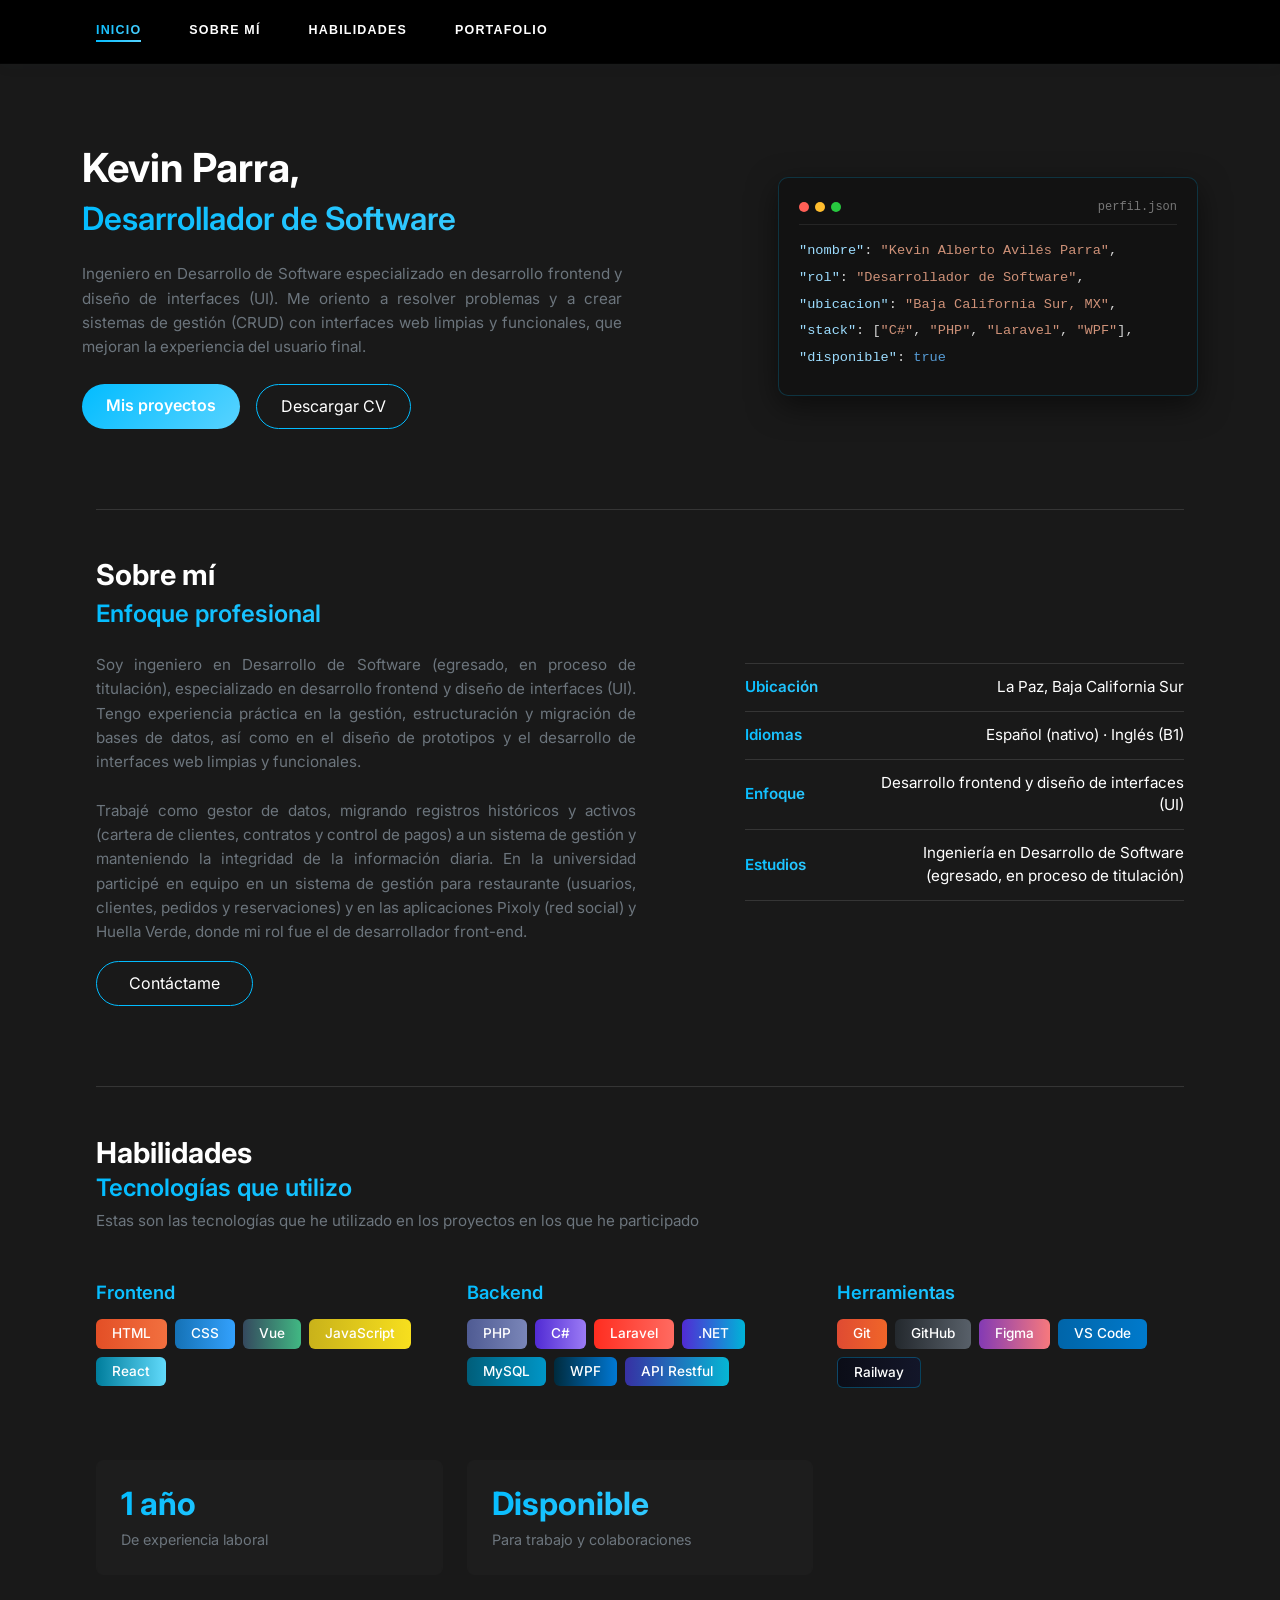
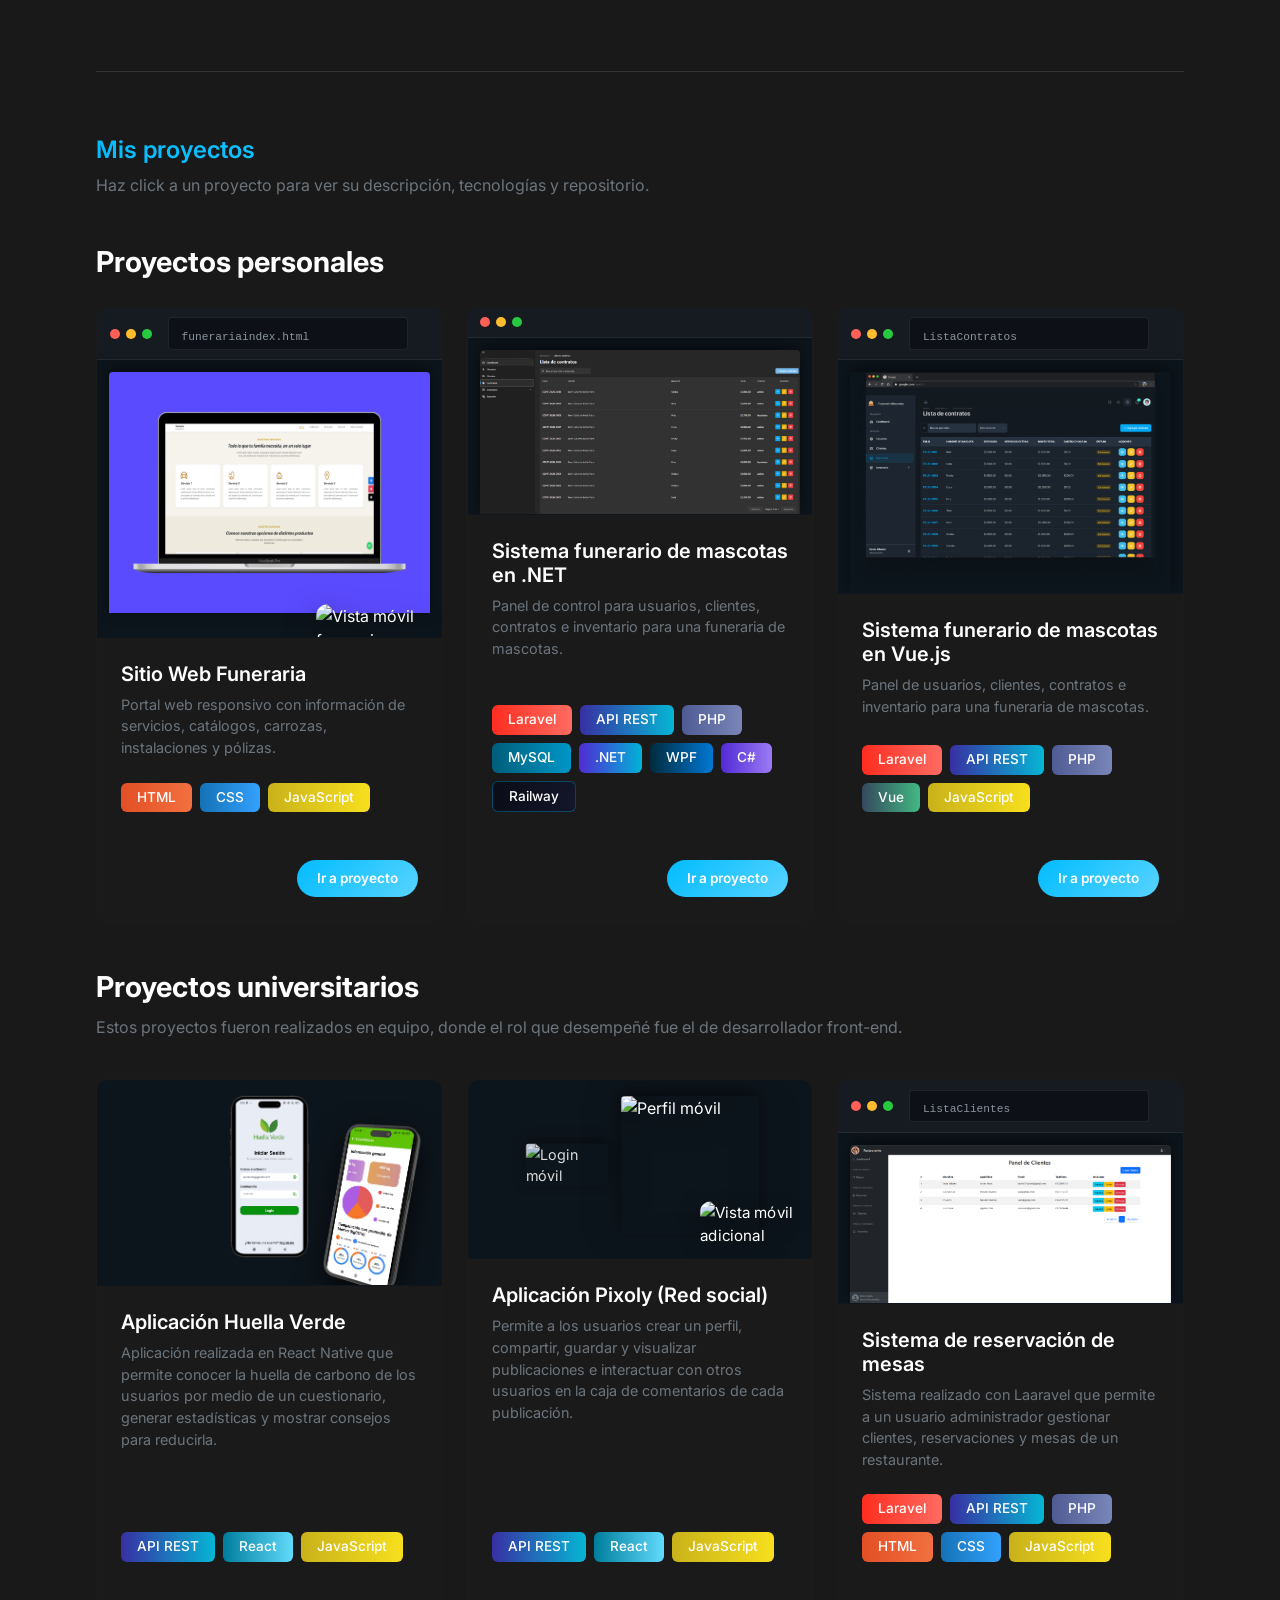
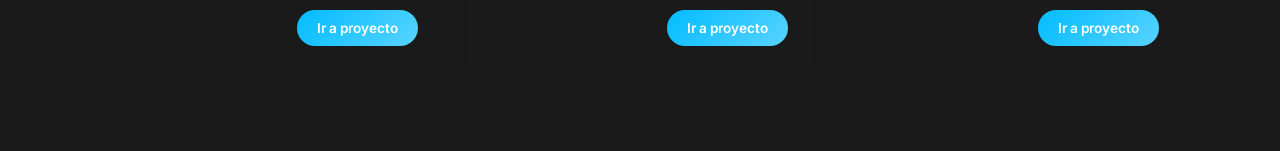
==== commit 47125d95: "información personal actualizada en el index" ====
--- a/index.html
+++ b/index.html
@@ -63,9 +63,9 @@
                     <h2 class="hero-role">Desarrollador de Software</h2>
                 </div>
                 <p class="hero-description text-secondary my-4">
-                    Lorem ipsum dolor sit amet, consectetur adipiscing elit. Curabitur a nunc augue. Vestibulum ante
-                    ipsum primis in faucibus orci luctus et ultrices posuere cubilia curae; Mauris imperdiet viverra
-                    quam, a volutpat odio facilisis in. Interdum et malesuada fames ac ante ipsum primis in faucibus.
+                    Ingeniero en Desarrollo de Software especializado en desarrollo frontend y diseño de
+                    interfaces (UI). Me oriento a resolver problemas y a crear sistemas de gestión (CRUD)
+                    con interfaces web limpias y funcionales, que mejoran la experiencia del usuario final.
                 </p>
                 <div class="d-flex flex-wrap gap-3">
                     <a href="#" class="btn hero-btn-primary">Mis proyectos</a>
@@ -109,10 +109,18 @@
                     <h2 class="about-section-title">Sobre mí</h2>
                     <h3 class="about-subtitle">Enfoque profesional</h3>
                     <p class="about-description text-secondary my-4">
-                        Lorem ipsum dolor sit amet, consectetur adipiscing elit. Curabitur a nunc augue. Vestibulum ante
-                        ipsum primis in faucibus orci luctus et ultrices posuere cubilia curae; Mauris imperdiet viverra
-                        quam, a volutpat odio facilisis in. Interdum et malesuada fames ac ante ipsum primis in
-                        faucibus.
+                        Soy ingeniero en Desarrollo de Software (egresado, en proceso de titulación),
+                        especializado en desarrollo frontend y diseño de interfaces (UI). Tengo experiencia
+                        práctica en la gestión, estructuración y migración de bases de datos, así como en el
+                        diseño de prototipos y el desarrollo de interfaces web limpias y funcionales.
+                    </p>
+                    <p class="about-description text-secondary">
+                        Trabajé como gestor de datos, migrando registros históricos y activos (cartera de
+                        clientes, contratos y control de pagos) a un sistema de gestión y manteniendo la
+                        integridad de la información diaria. En la universidad participé en equipo en un sistema
+                        de gestión para restaurante (usuarios, clientes, pedidos y reservaciones) y en las
+                        aplicaciones Pixoly (red social) y Huella Verde, donde mi rol fue el de desarrollador
+                        front-end.
                     </p>
                     <div>
                         <a href="#" class="btn about-btn-primary">Contáctame</a>
@@ -120,24 +128,29 @@
                 </div>
 
                 <!-- Columna Derecha: Tabla de detalles -->
-                <div class="col-lg-5">
-                    <div class="about-details-table">
+                <div class="col-lg-5 d-flex align-items-center">
+                    <div class="about-details-table w-100">
+                        <!-- w-100 asegura que mantenga su ancho completo -->
                         <hr class="about-table-divider">
+
                         <div class="about-row">
                             <span class="about-label">Ubicación</span>
                             <span class="about-value">La Paz, Baja California Sur</span>
                         </div>
+
                         <div class="about-row">
                             <span class="about-label">Idiomas</span>
                             <span class="about-value">Español (nativo) · Inglés (B1)</span>
                         </div>
+
                         <div class="about-row">
                             <span class="about-label">Enfoque</span>
-                            <span class="about-value">{PONER ENFOQUE}</span>
-                        </div>
+                            <span class="about-value">Desarrollo frontend y diseño de interfaces (UI)</span>
+                        </div>
+
                         <div class="about-row">
                             <span class="about-label">Estudios</span>
-                            <span class="about-value">Ingeniería en Desarrollo de Software (titulo en proceso)</span>
+                            <span class="about-value">Ingeniería en Desarrollo de Software (egresado, en proceso de titulación)</span>
                         </div>
                     </div>
                 </div>
@@ -205,12 +218,6 @@
             <div class="row g-4 pt-4">
                 <div class="col-lg-4 col-md-6">
                     <div class="skill-stat-card">
-                        <h3 class="stat-number">3+</h3>
-                        <p class="stat-label text-secondary mb-0">Proyectos publicados en github</p>
-                    </div>
-                </div>
-                <div class="col-lg-4 col-md-6">
-                    <div class="skill-stat-card">
                         <h3 class="stat-number">1 año</h3>
                         <p class="stat-label text-secondary mb-0">De experiencia laboral</p>
                     </div>
@@ -468,15 +475,16 @@
                             </div>
                             <div class="browser-body">
                                 <!-- Direcciona aquí tu imagen de la lista de contratos -->
-                                <img src="/assets/img/restaurante-mockup.png"
-                                    alt="Restaurante Lista de Clientes" class="project-img">
+                                <img src="/assets/img/restaurante-mockup.png" alt="Restaurante Lista de Clientes"
+                                    class="project-img">
                             </div>
                         </div>
 
                         <div class="project-body">
                             <h3 class="project-title">Sistema de reservación de mesas</h3>
                             <p class="project-text text-secondary">
-                                Sistema realizado con Laaravel que permite a un usuario administrador gestionar clientes, reservaciones y mesas de un restaurante.
+                                Sistema realizado con Laaravel que permite a un usuario administrador gestionar
+                                clientes, reservaciones y mesas de un restaurante.
                             </p>
                             <div class="d-flex flex-wrap gap-2 mb-5">
                                 <span class="badge skill-badge laravel">Laravel</span>
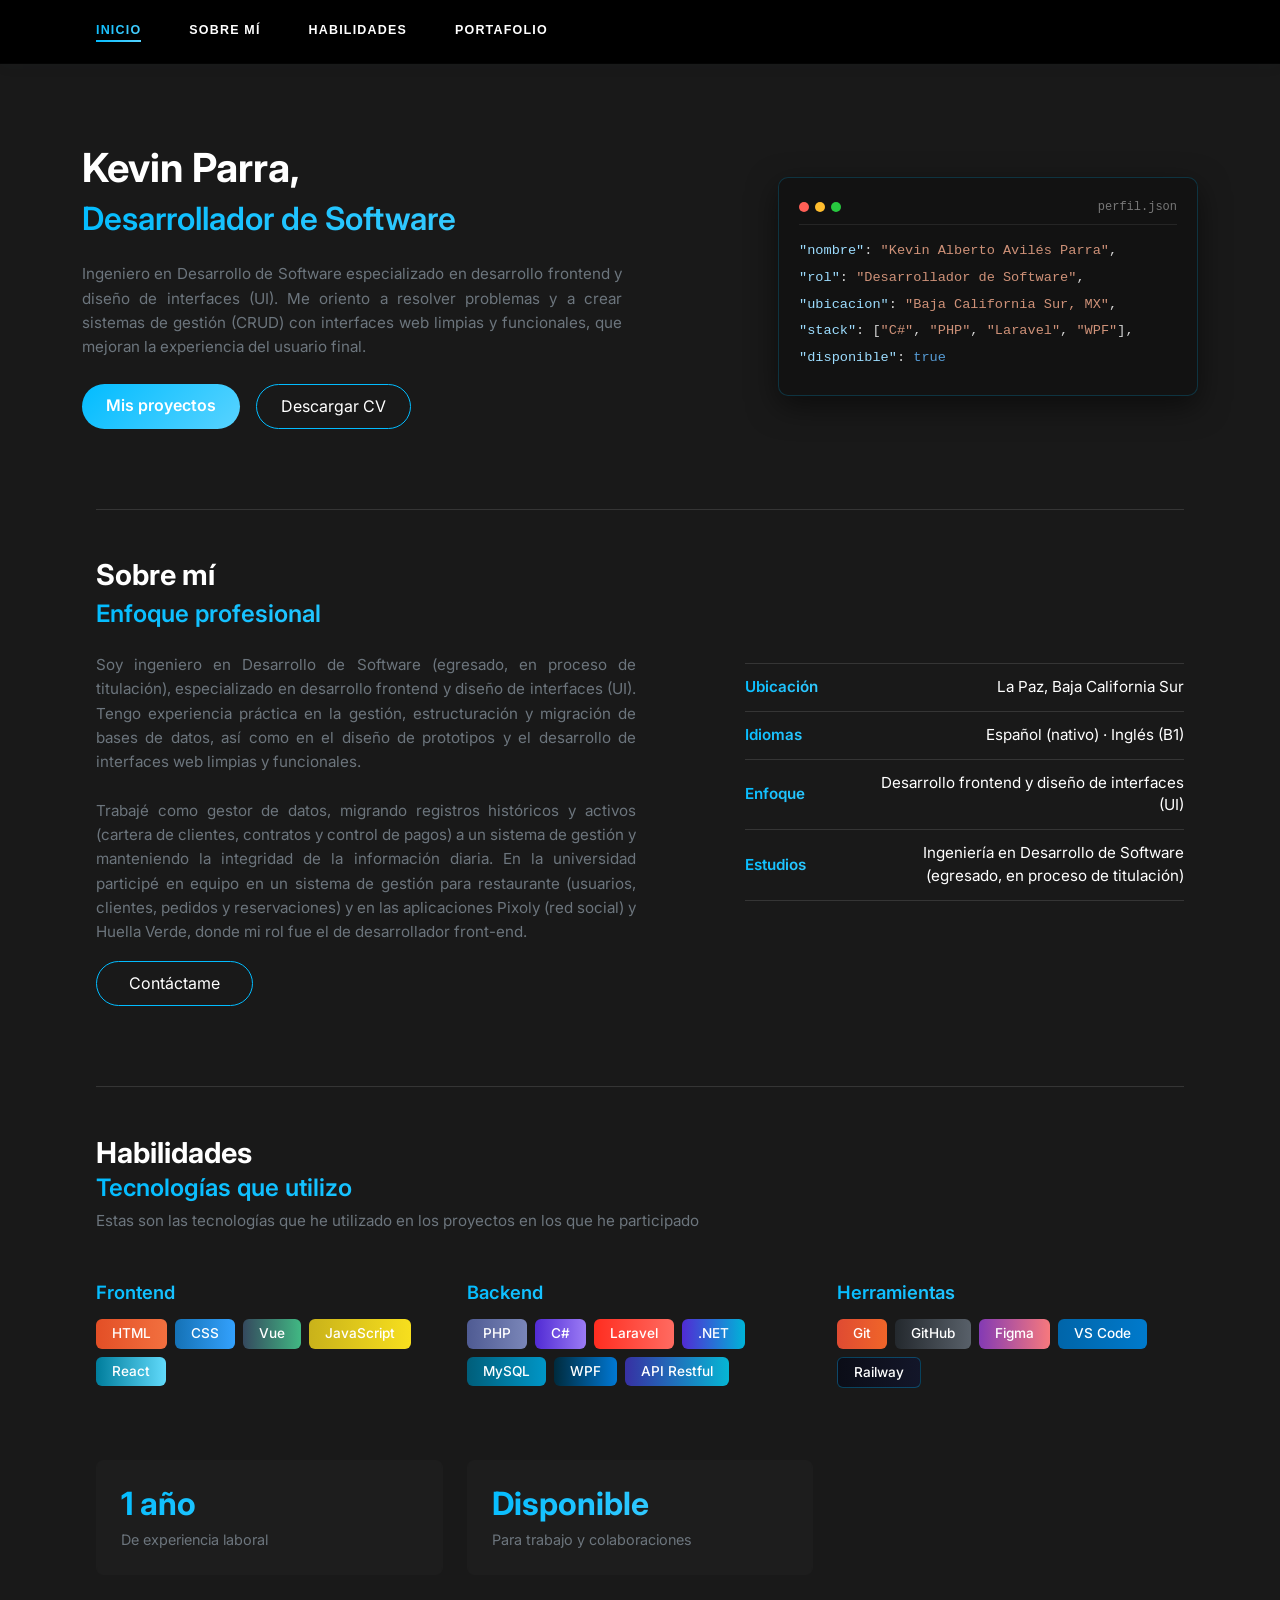
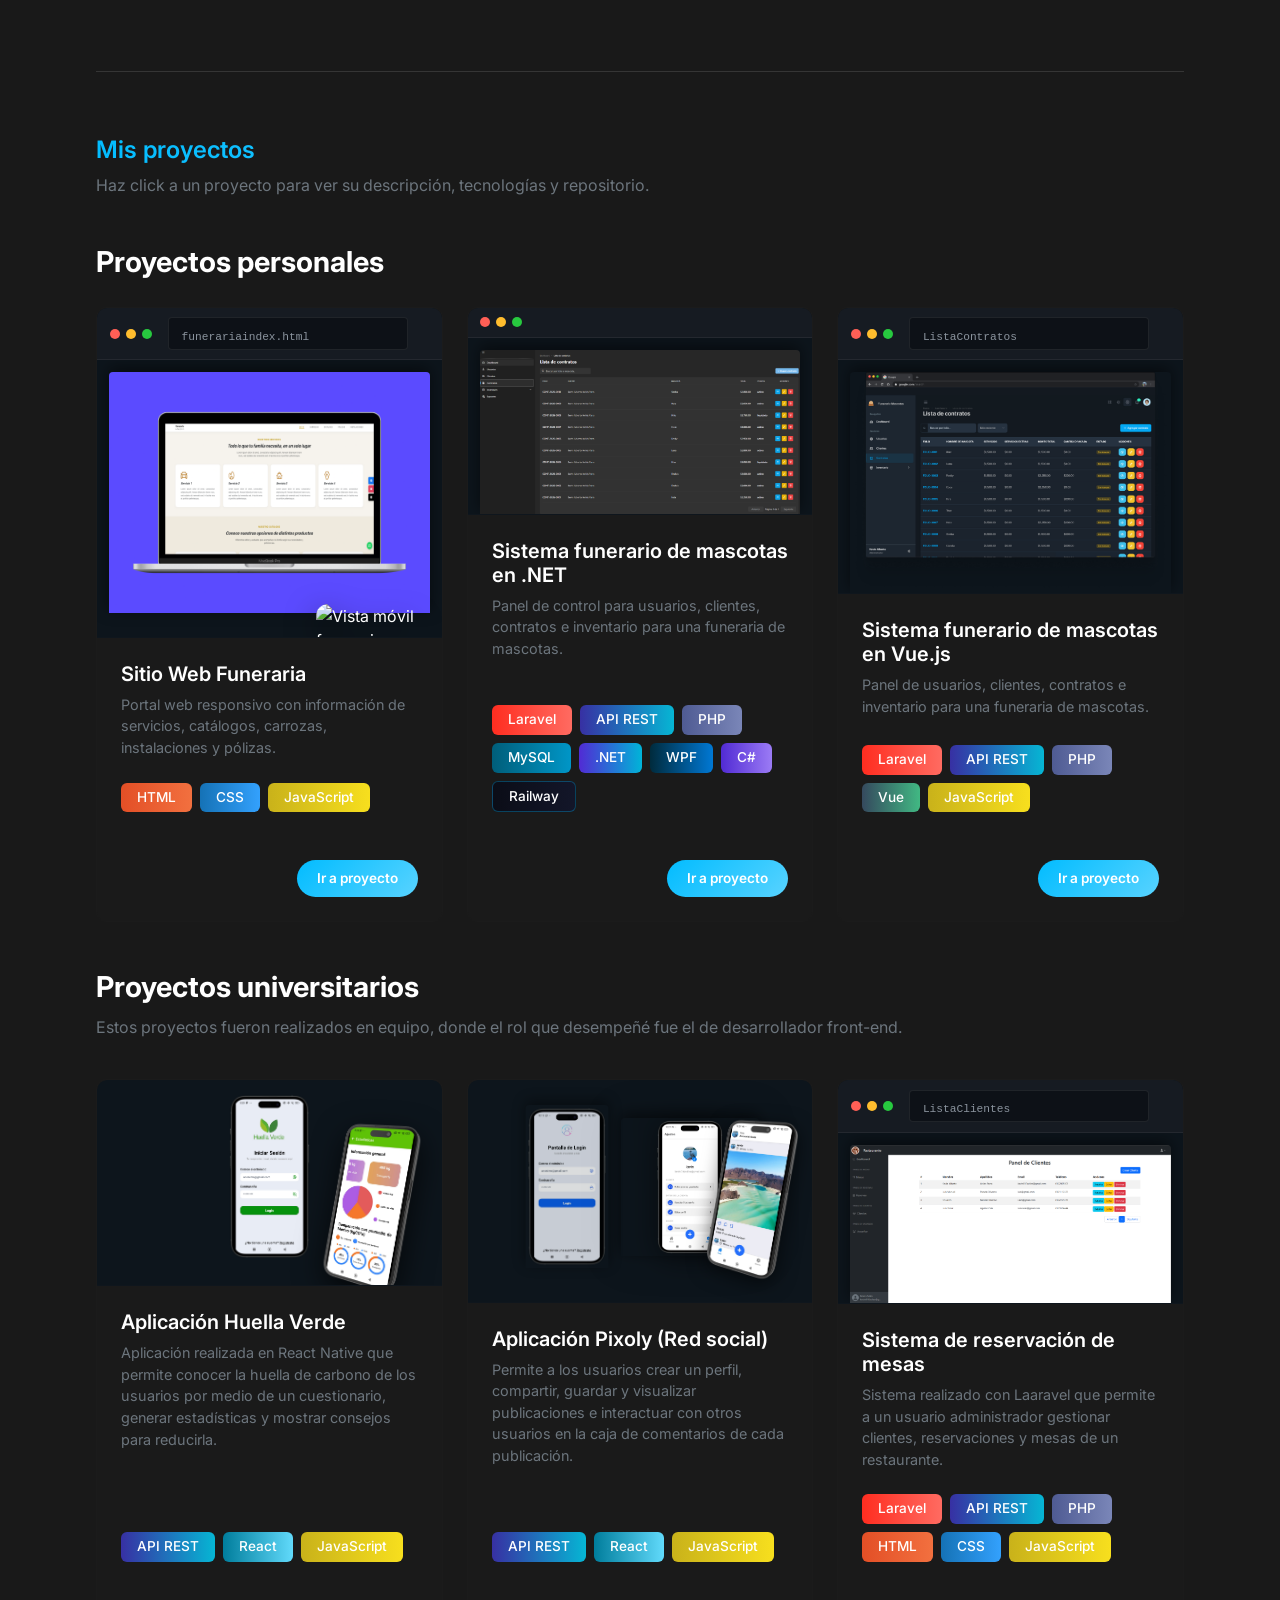
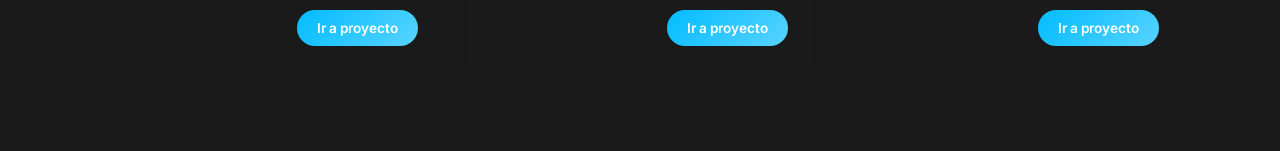
==== commit 3be6076d: "fix ruta de favicon y nombre de archivo para el proyecto Pixoly" ====
--- a/index.html
+++ b/index.html
@@ -7,7 +7,8 @@
     <title>Kevin Parra Portafolio</title>
     <link href="https://cdn.jsdelivr.net/npm/bootstrap@5.3.8/dist/css/bootstrap.min.css" rel="stylesheet"
         integrity="sha384-sRIl4kxILFvY47J16cr9ZwB07vP4J8+LH7qKQnuqkuIAvNWLzeN8tE5YBujZqJLB" crossorigin="anonymous">
-    <link rel="stylesheet" href="/styles/style.css">
+    <link rel="icon" type="image/png" href="assets/img/favicon.png">
+    <link rel="stylesheet" href="styles/style.css">
 </head>
 
 <body>
@@ -16,10 +17,10 @@
         <div class="topbar">
             <!-- OPCIONES PARA COMPUTADORA -->
             <div class="topbar-options d-none d-lg-flex align-items-center gap-5">
-                <a href="#" class="topbar-item active">INICIO</a>
-                <a href="#" class="topbar-item">SOBRE MÍ</a>
-                <a href="#" class="topbar-item">HABILIDADES</a>
-                <a href="#" class="topbar-item">PORTAFOLIO</a>
+                <a href="#seccion_inicio" class="topbar-item active">INICIO</a>
+                <a href="#seccion_sobre_mi" class="topbar-item">SOBRE MÍ</a>
+                <a href="#seccion_habilidades" class="topbar-item">HABILIDADES</a>
+                <a href="#seccion_proyectos" class="topbar-item">PORTAFOLIO</a>
             </div>
 
             <!-- TÍTULO DE LA SECCIÓN ACTIVA EN MÓVIL (Izquierda) -->
@@ -45,16 +46,16 @@
         <div class="collapse d-lg-none" id="mobileMenu"
             style="background-color: #000000; border-bottom: 2px solid #000000 !important;">
             <div class="d-flex flex-column gap-3 py-3" style="padding-left: 1.25rem;">
-                <a href="#" class="topbar-menu-item active text-white py-1">Inicio</a>
-                <a href="#" class="topbar-menu-item text-white py-1">Sobre Mí</a>
-                <a href="#" class="topbar-menu-item text-white py-1">Habilidades</a>
-                <a href="#" class="topbar-menu-item text-white py-1">Portafolio</a>
+                <a href="#seccion_inicio" class="topbar-menu-item active text-white py-1">Inicio</a>
+                <a href="#seccion_sobre_mi" class="topbar-menu-item text-white py-1">Sobre Mí</a>
+                <a href="#seccion_habilidades" class="topbar-menu-item text-white py-1">Habilidades</a>
+                <a href="#seccion_proyectos" class="topbar-menu-item text-white py-1">Portafolio</a>
             </div>
         </div>
     </nav>
 
     <!-- SECCIÓN HERO / INICIO -->
-    <section class="hero-section container">
+    <section class="hero-section container" id="seccion_inicio">
         <div class="row align-items-center gy-5">
             <!-- Columna de Texto -->
             <div class="col-lg-7">
@@ -68,8 +69,8 @@
                     con interfaces web limpias y funcionales, que mejoran la experiencia del usuario final.
                 </p>
                 <div class="d-flex flex-wrap gap-3">
-                    <a href="#" class="btn hero-btn-primary">Mis proyectos</a>
-                    <a href="#" class="btn hero-btn-secondary">Descargar CV</a>
+                    <a href="#seccion_proyectos" class="btn hero-btn-primary">Mis proyectos</a>
+                    <a href="assets/KevinParra_curriculum.pdf" target="_blank" class="btn hero-btn-secondary">Descargar CV</a>
                 </div>
             </div>
 
@@ -98,7 +99,7 @@
         </div>
     </section>
     <!-- SECCIÓN SOBRE MÍ -->
-    <section class="about-section">
+    <section class="about-section" id="seccion_sobre_mi">
         <!-- Línea divisora superior -->
         <hr class="about-divider">
 
@@ -123,14 +124,13 @@
                         front-end.
                     </p>
                     <div>
-                        <a href="#" class="btn about-btn-primary">Contáctame</a>
+                        <a href="https://wa.me/5216122005505" target="_blank" class="btn about-btn-primary">Contáctame</a>
                     </div>
                 </div>
 
                 <!-- Columna Derecha: Tabla de detalles -->
                 <div class="col-lg-5 d-flex align-items-center">
                     <div class="about-details-table w-100">
-                        <!-- w-100 asegura que mantenga su ancho completo -->
                         <hr class="about-table-divider">
 
                         <div class="about-row">
@@ -159,7 +159,7 @@
     </section>
 
     <!-- SECCIÓN HABILIDADES -->
-    <section class="skills-section">
+    <section class="skills-section" id="seccion_habilidades">
         <!-- Línea divisora superior -->
         <hr class="about-divider">
         <hr class="skills-divider">
@@ -232,7 +232,7 @@
         </div>
     </section>
     <!-- SECCIÓN MIS PROYECTOS -->
-    <section class="projects-section">
+    <section class="projects-section" id="seccion_proyectos">
         <hr class="projects-divider">
 
         <div class="projects-content">
@@ -265,12 +265,12 @@
                             </div>
                             <div class="browser-body position-relative pb-4">
                                 <!-- Imagen principal de la página web (escritorio) -->
-                                <img src="/assets/img/device-shot.png" alt="Página web funeraria escritorio"
+                                <img src="assets/img/device-shot.png" alt="Página web funeraria escritorio"
                                     class="project-img">
 
                                 <!-- Imagen del celular flotando superpuesta -->
                                 <div class="project-phone-overlay">
-                                    <img src="/assets/img/mockup1-pag-web-funeraria.PNG" alt="Vista móvil funeraria"
+                                    <img src="assets/img/mockup1-pag-web-funeraria.PNG" alt="Vista móvil funeraria"
                                         class="phone-img">
                                 </div>
                             </div>
@@ -288,7 +288,7 @@
                                 <span class="badge skill-badge js">JavaScript</span>
                             </div>
                             <div class="d-flex justify-content-end mt-auto">
-                                <a href="/proyecto.html?p=sitio-web" class="btn project-btn">Ir a proyecto</a>
+                                <a href="proyecto.html?p=sitio-web" class="btn project-btn">Ir a proyecto</a>
                             </div>
                         </div>
                     </div>
@@ -307,7 +307,7 @@
                             </div>
                             <div class="browser-body">
                                 <!-- Direcciona aquí tu imagen de la lista de contratos -->
-                                <img src="/assets/img/panel_funeraria.png" alt="Funeraria Mascotas Lista de Contratos"
+                                <img src="assets/img/panel_funeraria.png" alt="Funeraria Mascotas Lista de Contratos"
                                     class="project-img">
                             </div>
                         </div>
@@ -330,7 +330,7 @@
                                 <span class="badge skill-badge railway">Railway</span>
                             </div>
                             <div class="d-flex justify-content-end mt-auto">
-                                <a href="/proyecto.html?p=sistema-net" class="btn project-btn">Ir a proyecto</a>
+                                <a href="proyecto.html?p=sistema-net" class="btn project-btn">Ir a proyecto</a>
                             </div>
                         </div>
                     </div>
@@ -353,7 +353,7 @@
                             </div>
                             <div class="browser-body">
                                 <!-- Direcciona aquí tu imagen de la lista de contratos -->
-                                <img src="/assets/img/mockup-sistema-web.png"
+                                <img src="assets/img/mockup-sistema-web.png"
                                     alt="Funeraria Mascotas Lista de Contratos" class="project-img">
                             </div>
                         </div>
@@ -371,7 +371,7 @@
 
                                 <span class="badge skill-badge js">JavaScript</span> </div>
                             <div class="d-flex justify-content-end mt-auto">
-                                <a href="/proyecto.html?p=sistema-vue" class="btn project-btn">Ir a proyecto</a>
+                                <a href="proyecto.html?p=sistema-vue" class="btn project-btn">Ir a proyecto</a>
                             </div>
                         </div>
                     </div>
@@ -391,12 +391,12 @@
 
                             <div class="browser-body position-relative pb-4">
                                 <!-- Imagen principal de la página web (escritorio) -->
-                                <img src="/assets/img/login-portrait.png" alt="Página web funeraria escritorio"
+                                <img src="assets/img/login-portrait.png" alt="Página web funeraria escritorio"
                                     class="project-img project-img--portrait">
 
                                 <!-- Imagen del celular flotando superpuesta -->
                                 <div class="project-phone-overlay">
-                                    <img src="/assets/img/estadísticas-left.png" alt="Vista móvil funeraria"
+                                    <img src="assets/img/estadísticas-left.png" alt="Vista móvil funeraria"
                                         class="phone-img">
                                 </div>
                             </div>
@@ -415,7 +415,7 @@
                                 <span class="badge skill-badge js">JavaScript</span>
                             </div>
                             <div class="d-flex justify-content-end mt-auto">
-                                <a href="/proyecto.html?p=huella-verde" class="btn project-btn">Ir a proyecto</a>
+                                <a href="proyecto.html?p=huella-verde" class="btn project-btn">Ir a proyecto</a>
                             </div>
                         </div>
                     </div>
@@ -428,16 +428,16 @@
 
                             <div class="browser-body position-relative pb-4 app-mockup-container">
                                 <!-- Imagen de la izquierda (Login) -->
-                                <img src="/assets/img/login2-portrait.png" alt="Login móvil"
+                                <img src="assets/img/Login2-portrait.png" alt="Login móvil"
                                     class="project-img app-img-left">
 
                                 <!-- Imagen central principal (Perfil / Feed) -->
-                                <img src="/assets/img/perfil-portrait.png" alt="Perfil móvil"
+                                <img src="assets/img/Perfil-portrait.png" alt="Perfil móvil"
                                     class="project-img app-img-main">
 
                                 <!-- Imagen de la derecha (Superpuesta / Ajustes) -->
                                 <div class="project-phone-overlay app-img-right-overlay">
-                                    <img src="/assets/img/post-left.png" alt="Vista móvil adicional" class="phone-img">
+                                    <img src="assets/img/Post-left.png" alt="Vista móvil adicional" class="phone-img">
                                 </div>
                             </div>
                         </div>
@@ -455,7 +455,7 @@
                                 <span class="badge skill-badge js">JavaScript</span>
                             </div>
                             <div class="d-flex justify-content-end mt-auto">
-                                <a href="/proyecto.html?p=pixoly" class="btn project-btn">Ir a proyecto</a>
+                                <a href="proyecto.html?p=pixoly" class="btn project-btn">Ir a proyecto</a>
                             </div>
                         </div>
                     </div>
@@ -474,8 +474,7 @@
                                 </div>
                             </div>
                             <div class="browser-body">
-                                <!-- Direcciona aquí tu imagen de la lista de contratos -->
-                                <img src="/assets/img/restaurante-mockup.png" alt="Restaurante Lista de Clientes"
+                                <img src="assets/img/restaurante-mockup.png" alt="Restaurante Lista de Clientes"
                                     class="project-img">
                             </div>
                         </div>
@@ -496,7 +495,7 @@
 
                                 <span class="badge skill-badge js">JavaScript</span> </div>
                             <div class="d-flex justify-content-end mt-auto">
-                                <a href="/proyecto.html?p=reservas-mesas" class="btn project-btn">Ir a proyecto</a>
+                                <a href="proyecto.html?p=reservas-mesas" class="btn project-btn">Ir a proyecto</a>
                             </div>
                         </div>
                     </div>
@@ -507,6 +506,7 @@
     <script src="https://cdn.jsdelivr.net/npm/bootstrap@5.3.8/dist/js/bootstrap.bundle.min.js"
         integrity="sha384-FKyoEForCGlyvwx9Hj09JcYn3nv7wiPVlz7YYwJrWVcXK/BmnVDxM+D2scQbITxI" crossorigin="anonymous">
     </script>
+    <script src="js/scrolling.js"></script>
 </body>
 
 </html>
--- a/styles/style.css
+++ b/styles/style.css
@@ -6,7 +6,7 @@
     background-color: #191919;
     color: #ffffff;
 }
-
+html { scroll-behavior: smooth; }
 :root {
     --linea: rgba(38, 37, 35, 0.12);
     --gradiente-cian: linear-gradient(135deg, #02BCFF 0%, #58D3FF 100%);
@@ -17,6 +17,20 @@
     padding: 0;
     box-sizing: border-box;
 }
+
+#seccion_inicio {
+    scroll-margin-top: 4rem;
+}
+#seccion_sobre_mi {
+    scroll-margin-top: 4rem;
+}
+#seccion_habilidades {
+    scroll-margin-top: 4rem;
+}
+#seccion_proyectos {
+    scroll-margin-top: 4rem;
+}
+
 
 /* ------------------- TOPBAR --------------------- */
 
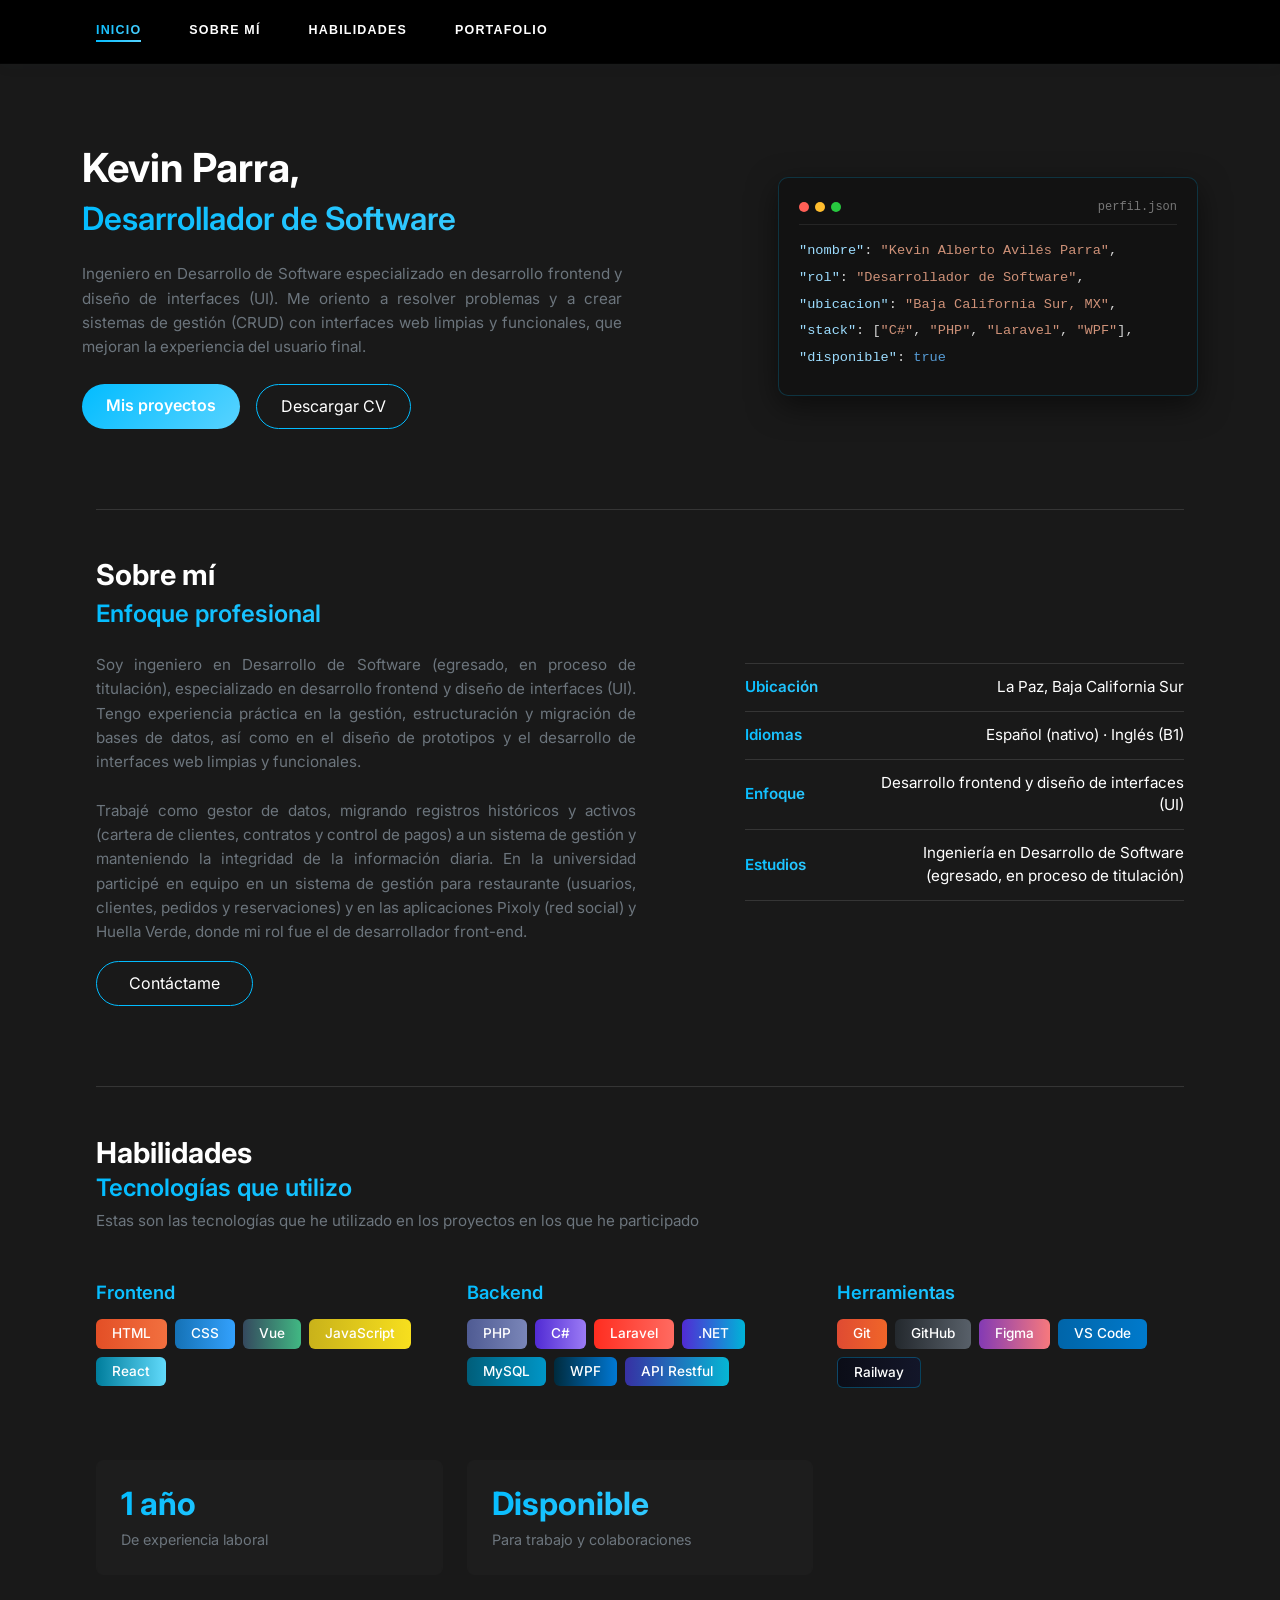
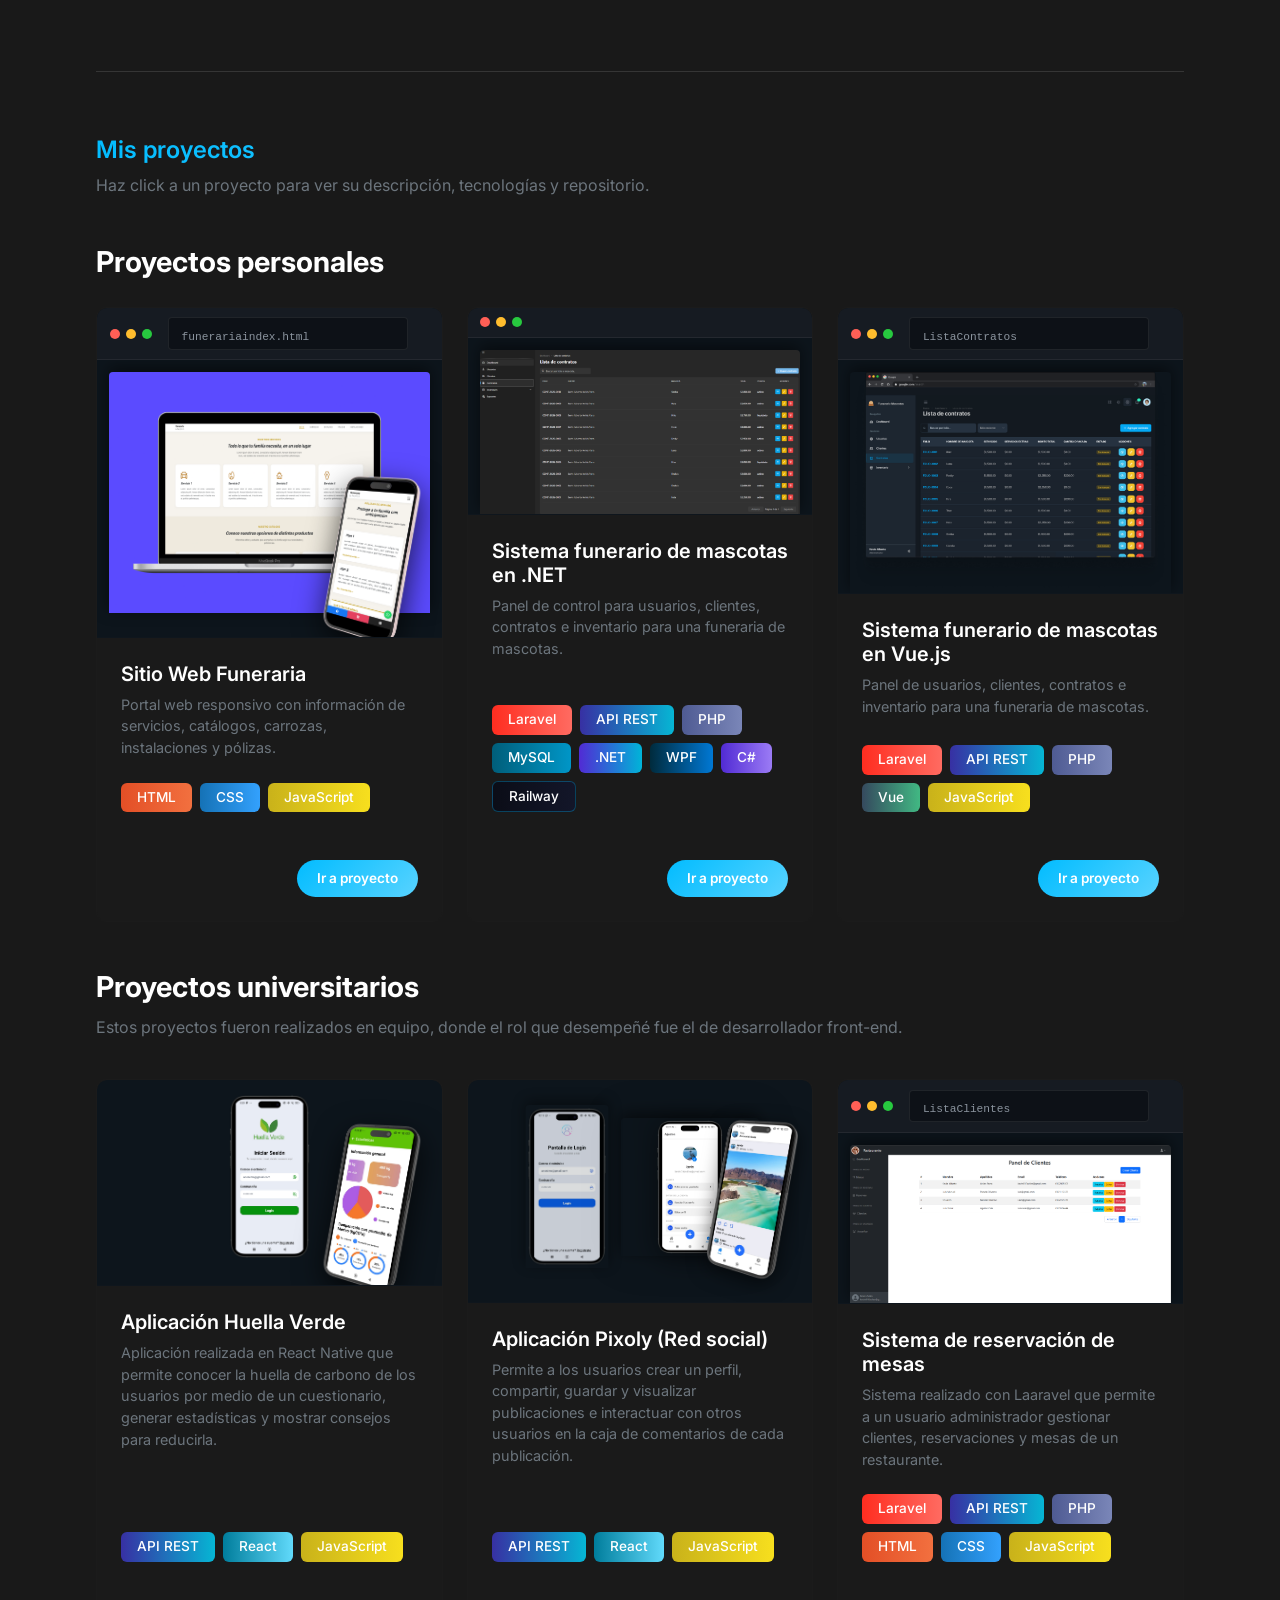
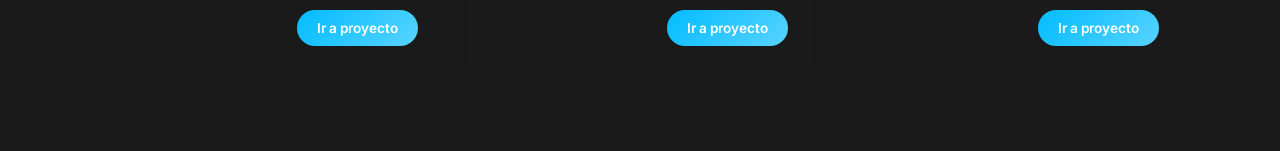
==== commit b0dea6f9: "fix nombre de imagen de proyecto" ====
--- a/index.html
+++ b/index.html
@@ -270,7 +270,7 @@
 
                                 <!-- Imagen del celular flotando superpuesta -->
                                 <div class="project-phone-overlay">
-                                    <img src="assets/img/mockup1-pag-web-funeraria.PNG" alt="Vista móvil funeraria"
+                                    <img src="assets/img/mockup1-pag-web-funeraria.png" alt="Vista móvil funeraria"
                                         class="phone-img">
                                 </div>
                             </div>
